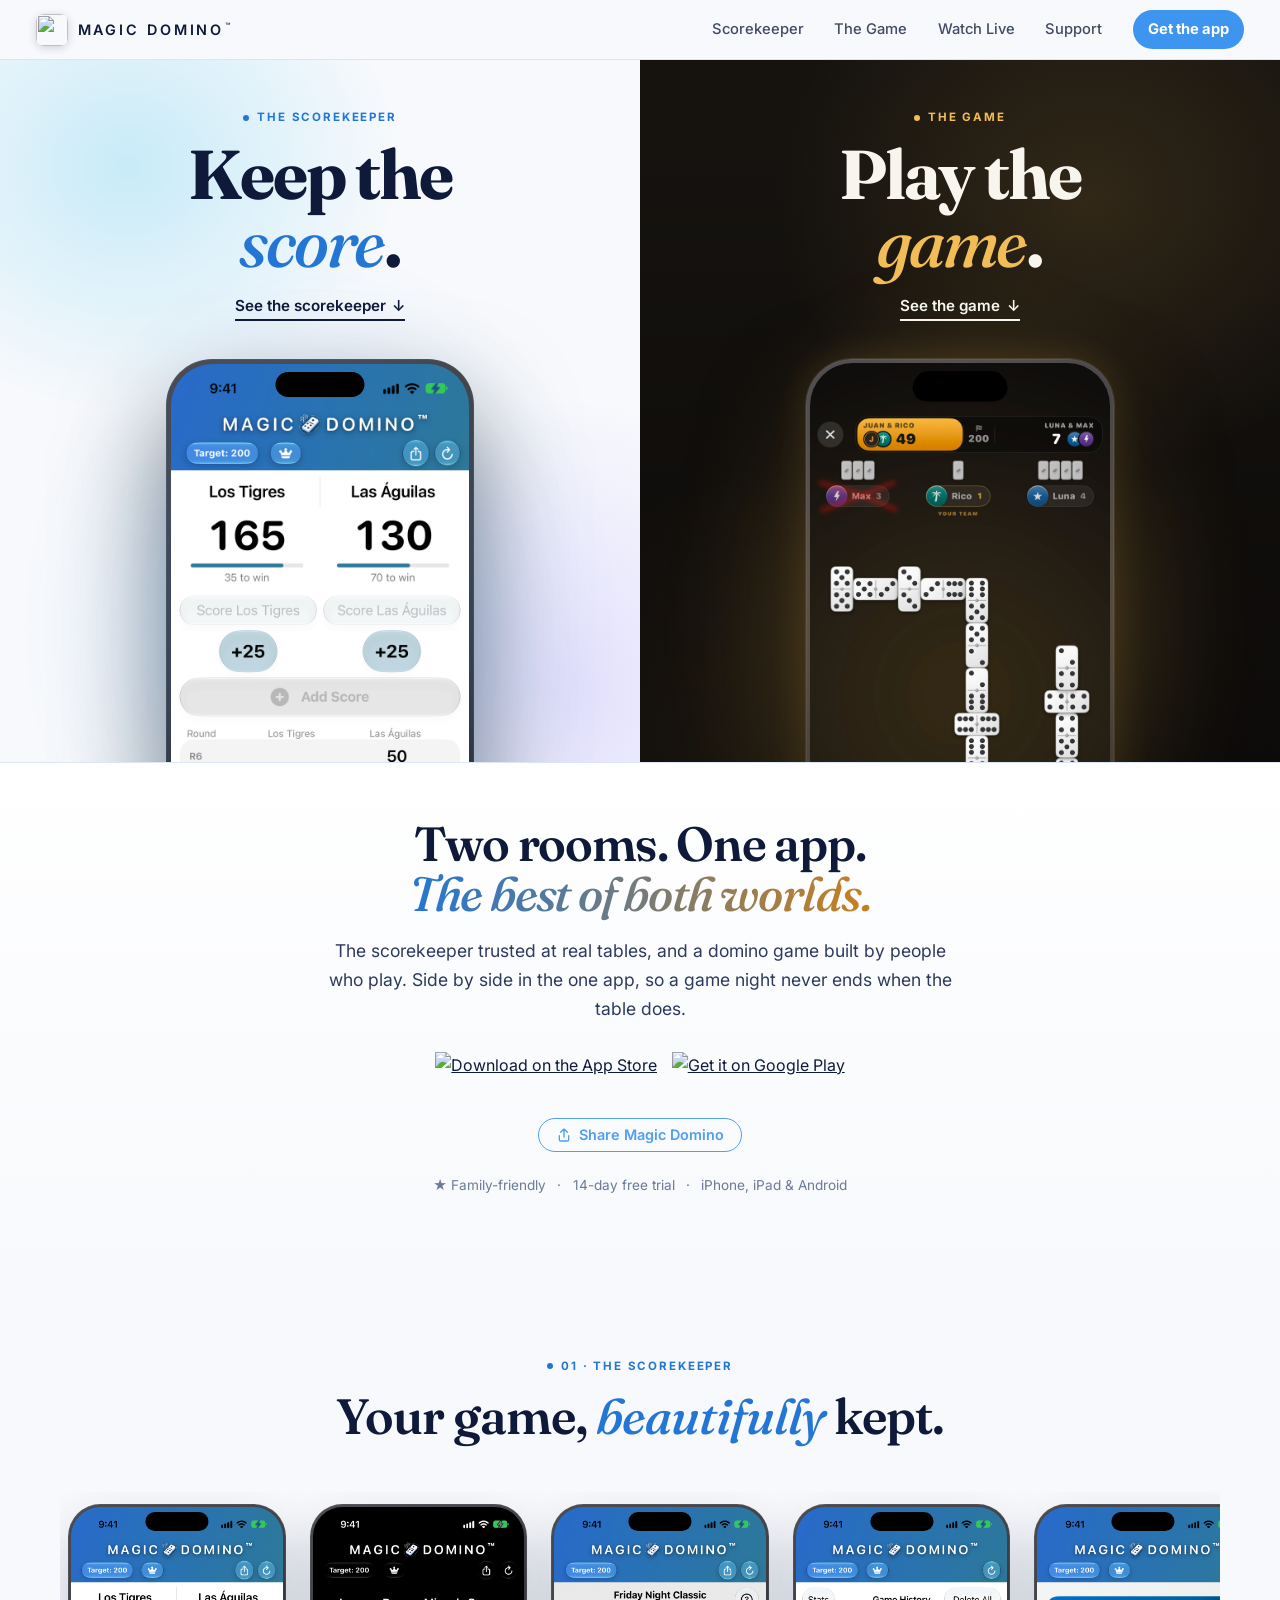
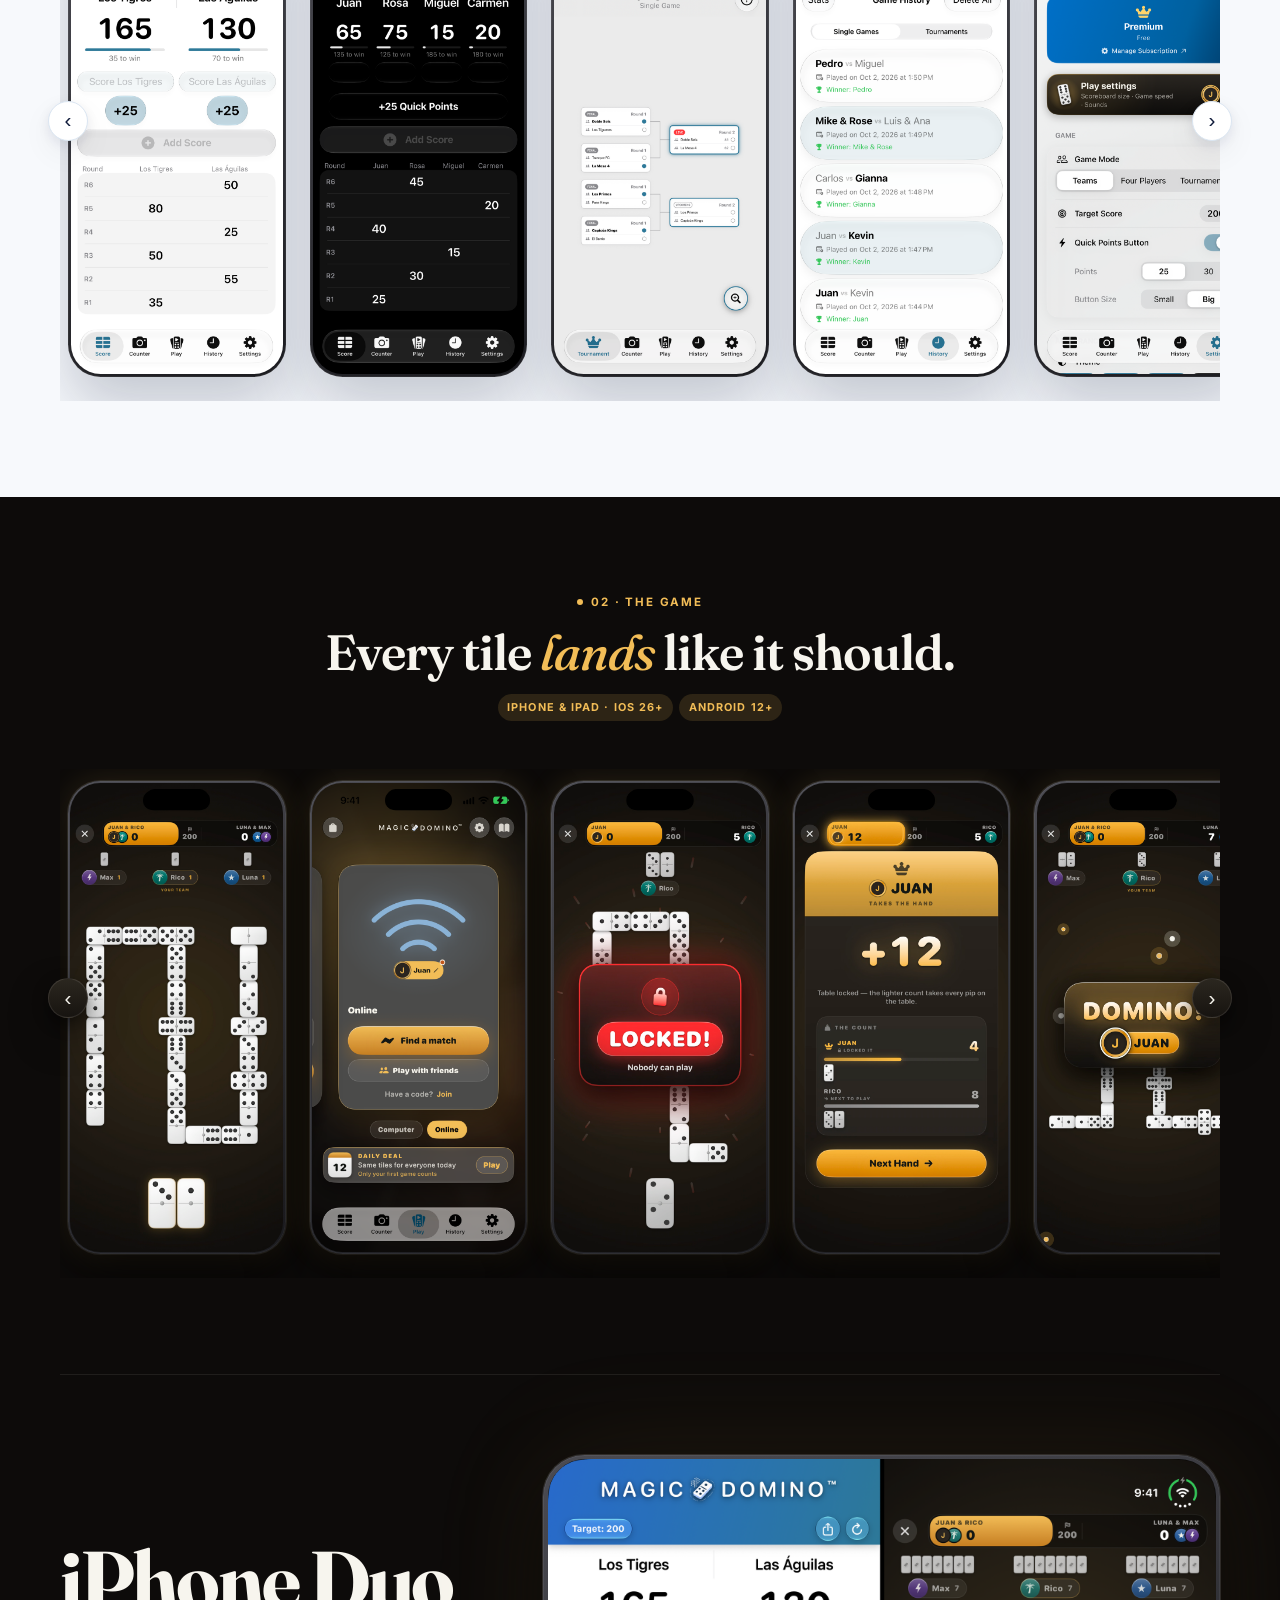
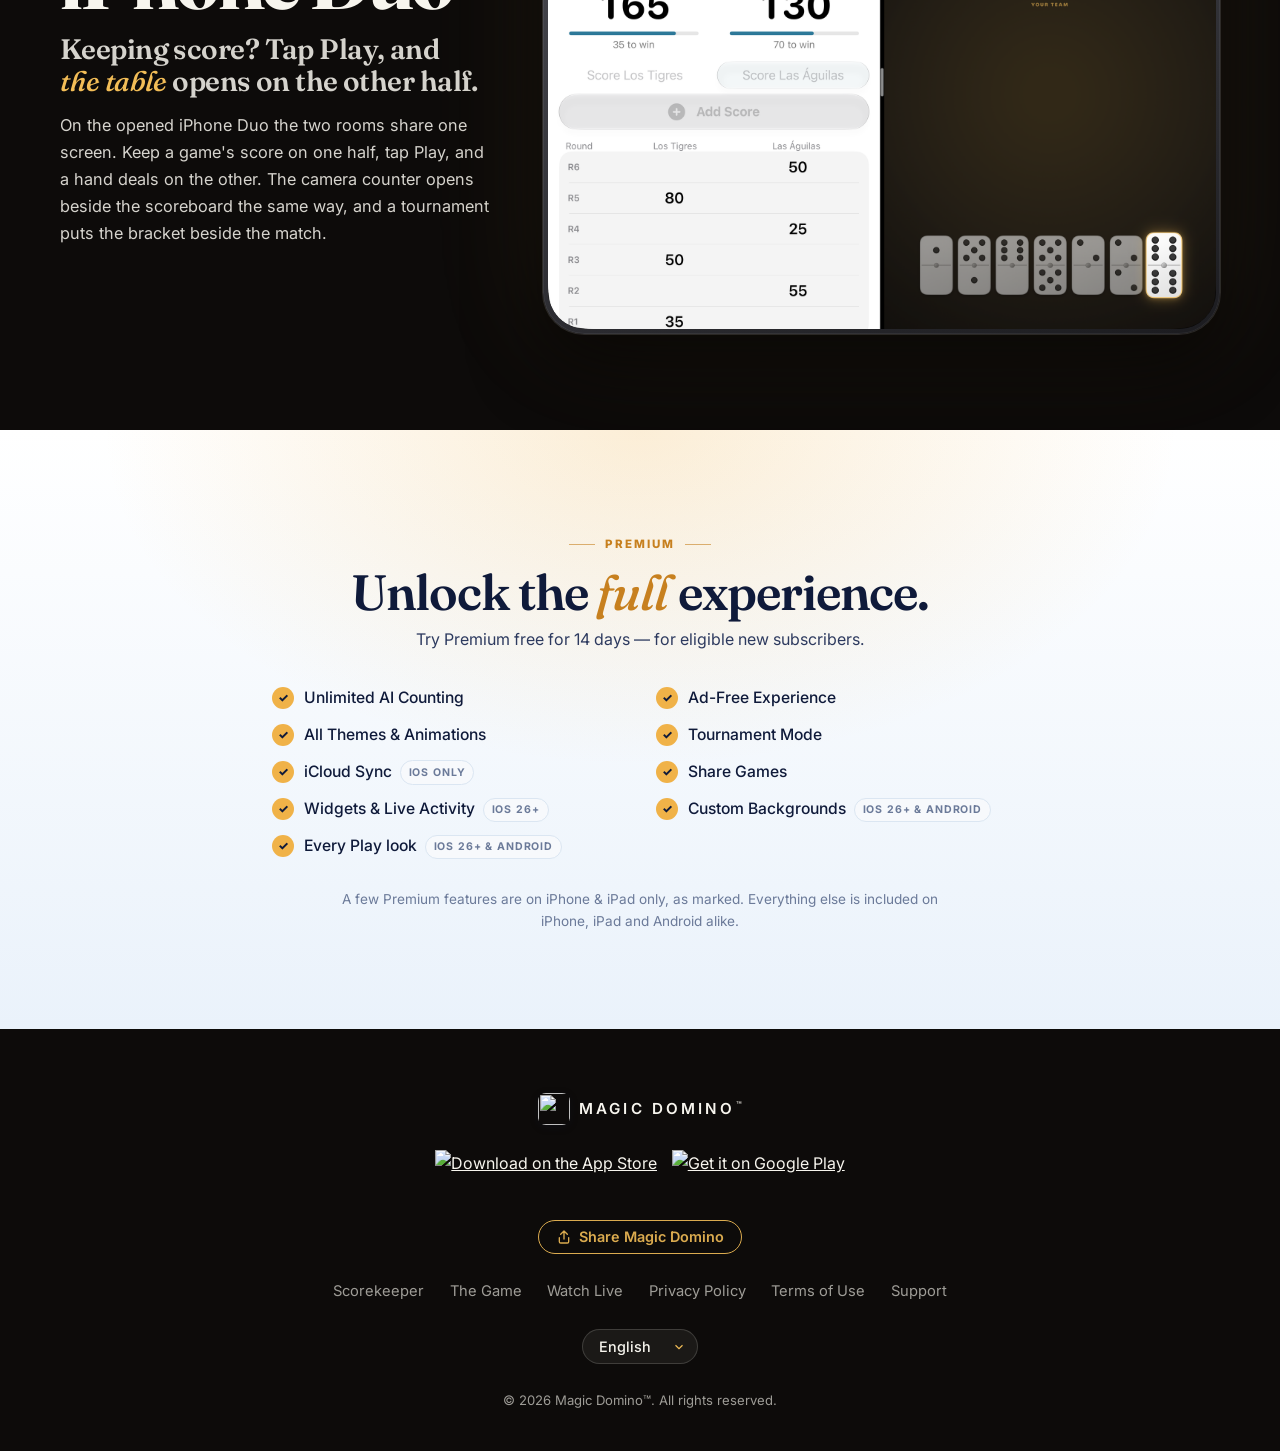
==== index.html @ 3a4e2a03 "Bump site-stats.js?v= on every page (the Oct 5 change never reached cached browsers) Co-Authored-By:" ====
<!DOCTYPE html>
<html lang="en">
<head>
    <meta charset="UTF-8">
    <meta name="viewport" content="width=device-width, initial-scale=1.0">
    <title>Magic Domino™ — The dominoes scorekeeper and the dominoes game, in one app</title>
    <link rel="canonical" href="https://magicdomino.com/">
    <meta name="description" content="Magic Domino is two rooms in one app: the scorekeeper that counts your dominoes with the camera, runs tournaments and shares scores live — and a real domino game with ten regional tables, computers that play like people, and friends nearby or anywhere.">
    <link rel="icon" type="image/png" href="app-icon.png">
    <link rel="apple-touch-icon" href="app-icon.png">

    <!-- Open Graph / Twitter -->
    <meta property="og:type" content="website">
    <meta property="og:site_name" content="Magic Domino™">
    <meta property="og:title" content="Magic Domino™ — Keep the score. Play the game.">
    <meta property="og:description" content="The dominoes scorekeeper trusted at real tables, and a real domino game with the rules you grew up with. Two rooms, one app.">
    <meta property="og:url" content="https://magicdomino.com/">
    <meta property="og:image" content="https://magicdomino.com/social-card.png?v=20261012e">
    <meta property="og:image:width" content="1024">
    <meta property="og:image:height" content="500">
    <meta name="twitter:card" content="summary_large_image">
    <meta name="twitter:title" content="Magic Domino™ — Keep the score. Play the game.">
    <meta name="twitter:description" content="The dominoes scorekeeper trusted at real tables, and a real domino game with the rules you grew up with. Two rooms, one app.">
    <meta name="twitter:image" content="https://magicdomino.com/social-card.png?v=20261012e">

    <link rel="preconnect" href="https://fonts.googleapis.com">
    <link rel="preconnect" href="https://fonts.gstatic.com" crossorigin>
    <link href="https://fonts.googleapis.com/css2?family=Fraunces:ital,opsz,wght@0,9..144,400;0,9..144,500;0,9..144,600;0,9..144,700;0,9..144,800;1,9..144,500&family=Inter:wght@400;500;600;700&display=swap" rel="stylesheet">
    <link rel="stylesheet" href="site.css?v=20261023s">
    <script src="/i18n.js?v=20261026d"></script>
    <script src="/site-stats.js?v=20261028" defer></script>
</head>
<body>

    <nav class="navbar" id="navbar">
        <a href="index.html" class="navbar-brand">
            <img src="app-icon.png?v=20261012e" alt="" class="brand-icon"><span>Magic Domino<span class="brand-tm">™</span></span>
        </a>
        <button class="mobile-menu-toggle" onclick="toggleMenu()" aria-label="Menu" data-i18n-attr="aria-label:a11y.menu">☰</button>
        <div class="navbar-links" id="navbarLinks">
            <a href="#score" data-i18n="nav.score">Scorekeeper</a>
            <a href="#play" data-i18n="nav.play">The Game</a>
            <a href="/tv/" data-i18n="nav.watch">Watch Live</a>
            <a href="support.html" data-i18n="nav.support">Support</a>
            <a href="#download" class="nav-cta" data-i18n="nav.get">Get the app</a>
        </div>
    </nav>

    <!-- ============================================================================
         HERO — two rooms, one app. The page is literally split: the scorekeeper in
         its light world on the left, the game in Play's felt-and-brass on the right,
         a straight phone centred under each headline, the same stack at every width.
         (The icon on the seam and the CSS illustrations are gone, 2026-09-30.)
         ============================================================================ -->
    <header class="hero">
        <div class="hero-split">
            <div class="pane pane-score" id="top">
                <div class="pane-inner">
                    <span class="eyebrow"><span class="dot"></span> <span data-i18n="hero.scoreEyebrow">The scorekeeper</span></span>
                    <h2 class="pane-title" data-i18n-html="hero.scoreTitle">Keep the <em>score</em>.</h2>
                    <p class="pane-desc" data-i18n="hero.scoreDesc">Point your camera, the AI counts the pips, and the table gets back to the game. Brackets, live sharing, a board on any TV.</p>
                    <a class="pane-link" href="#score"><span data-i18n="hero.scoreLink">See the scorekeeper</span> <span aria-hidden="true">↓</span></a>
                </div>
                <!-- A real phone, showing the real scoreboard, rising out of the pane. -->
                <figure class="mock mock-score" aria-hidden="true"><img data-shot="hero-score.png" src="hero-score.png?v=20261013a" alt="" width="736" height="1600"></figure>
            </div>

            <div class="pane pane-play world-play">
                <div class="pane-inner">
                    <span class="eyebrow"><span class="dot"></span> <span data-i18n="hero.playEyebrow">The game</span></span>
                    <h2 class="pane-title" data-i18n-html="hero.playTitle">Play the <em>game</em>.</h2>
                    <p class="pane-desc" data-i18n="hero.playDesc">A real domino table with the rules you grew up with: ten regional games, computers that play like people, and friends nearby or anywhere.</p>
                    <a class="pane-link" href="#play"><span data-i18n="hero.playLink">See the game</span> <span aria-hidden="true">↓</span></a>
                </div>
                <!-- A real phone, showing the table mid-hand. -->
                <figure class="mock mock-play" aria-hidden="true"><img data-shot="hero-play.png" src="hero-play.png?v=20261012e" alt="" width="736" height="1600"></figure>
            </div>

        </div>

        <div class="hero-one" id="download">
            <h1 data-i18n-html="one.title">Two rooms. One app. <em>The best of both worlds.</em></h1>
            <p class="lead" data-i18n="one.lead">The scorekeeper trusted at real tables, and a domino game built by people who play. Side by side in the one app, so a game night never ends when the table does.</p>
            <div class="store-row">
                <a href="https://apps.apple.com/us/app/magic-domino-ai-scorekeeper/id6747228055" class="store-badge" aria-label="Download on the App Store">
                    <img data-badge="apple" src="badge_app_store_en.svg" alt="Download on the App Store">
                </a>
                <a href="https://play.google.com/store/apps/details?id=com.magicdomino.android" class="store-badge" aria-label="Get it on Google Play">
                    <img data-badge="google" src="badge_google_play_en.svg" alt="Get it on Google Play">
                </a>
            </div>
            <button type="button" class="share-app" data-share-app><svg viewBox="0 0 24 24" aria-hidden="true"><path d="M12 3v12M7 8l5-5 5 5M5 13v6a2 2 0 0 0 2 2h10a2 2 0 0 0 2-2v-6" fill="none" stroke="currentColor" stroke-width="2" stroke-linecap="round" stroke-linejoin="round"/></svg><span data-i18n="share.btn">Share Magic Domino</span></button>
            <div class="hero-meta">
                <span data-i18n="hero.meta1">★ Family-friendly</span>
                <span class="sep" aria-hidden="true">·</span>
                <span data-i18n="hero.meta2">14-day free trial</span>
                <span class="sep" aria-hidden="true">·</span>
                <span data-i18n="hero.meta3">iPhone, iPad &amp; Android</span>
            </div>
        </div>
    </header>

    <!-- ============================================================================
         ROOM 01 — THE SCOREKEEPER (light world). Since 2026-09-30 the rooms are
         SCREENSHOTS, not explanations: a headline and the phones (the row of feature
         chips went 2026-10-01 — the premium section below already names them). The six feature cards are gone (Juan: "clean up
         useless things … we should only keep the screenshots sections, the Duo's
         section, and the paywall section").
         ============================================================================ -->
    <section class="world-score room" id="score">
        <div class="wrap">
            <div class="section-head">
                <span class="eyebrow"><span class="dot"></span> <span data-i18n="score.eyebrow">01 · The scorekeeper</span></span>
                <h2 class="section-title" data-i18n-html="shots.title">Your game, <em>beautifully</em> kept.</h2>
            </div>
            <!-- Raw simulator screenshots (736 × 1600) in the hero's graphite frame. See SCREENSHOTS.md. -->
            <div class="strip-wrap">
                <button class="scroll-arrow scroll-arrow-left" aria-label="Previous screenshots" data-i18n-attr="aria-label:a11y.prevShots" onclick="scrollStrip('scoreStrip', -1)">‹</button>
                <div class="strip" id="scoreStrip">
                    <!-- The Counter leads the strip (Juan, 2026-10-01: "first in the order … so the
                         counter can get more spotlight"). Until shot-1.png exists the WHOLE frame
                         removes itself (shotAbsent) — no empty phone on the live site; drop the PNG
                         in and it shows here, first, with no markup change. -->
                    <figure class="shot"><div class="shot-frame">
                        <img src="shot-1.png?v=20261012e" alt="AI score counting with the camera" data-i18n-attr="alt:alt.shot1" data-missing onload="shotLoaded(this)" onerror="shotAbsent(this)" loading="eager">
                        <div class="ph" aria-hidden="true"><div class="ph-title" data-i18n="alt.shot1">AI score counting with the camera</div></div>
                    </div></figure>
                    <figure class="shot"><div class="shot-frame">
                        <img data-shot="shot-2.png" src="shot-2.png?v=20261013a" alt="Scoreboard view" data-i18n-attr="alt:alt.shot2" data-missing onload="shotLoaded(this)" onerror="shotFailed(this)" loading="lazy">
                        <div class="ph" aria-hidden="true"><div class="ph-title" data-i18n="alt.shot2">Scoreboard view</div></div>
                    </div></figure>
                    <figure class="shot"><div class="shot-frame">
                        <img data-shot="shot-6.png" src="shot-6.png?v=20261013b" alt="Four players in OLED mode" data-i18n-attr="alt:alt.shot6" data-missing onload="shotLoaded(this)" onerror="shotFailed(this)" loading="lazy">
                        <div class="ph" aria-hidden="true"><div class="ph-title" data-i18n="alt.shot6">Four players in OLED mode</div></div>
                    </div></figure>
                    <figure class="shot"><div class="shot-frame">
                        <img data-shot="shot-3.png" src="shot-3.png?v=20261012e" alt="Tournament bracket" data-i18n-attr="alt:alt.shot3" data-missing onload="shotLoaded(this)" onerror="shotFailed(this)" loading="lazy">
                        <div class="ph" aria-hidden="true"><div class="ph-title" data-i18n="alt.shot3">Tournament bracket</div></div>
                    </div></figure>
                    <figure class="shot"><div class="shot-frame">
                        <img data-shot="shot-4.png" src="shot-4.png?v=20261012e" alt="Game history" data-i18n-attr="alt:alt.shot4" data-missing onload="shotLoaded(this)" onerror="shotFailed(this)" loading="lazy">
                        <div class="ph" aria-hidden="true"><div class="ph-title" data-i18n="alt.shot4">Game history</div></div>
                    </div></figure>
                    <figure class="shot"><div class="shot-frame">
                        <img data-shot="shot-5.png" src="shot-5.png?v=20261012e" alt="Settings" data-i18n-attr="alt:alt.shot5" data-missing onload="shotLoaded(this)" onerror="shotFailed(this)" loading="lazy">
                        <div class="ph" aria-hidden="true"><div class="ph-title" data-i18n="alt.shot5">Settings</div></div>
                    </div></figure>
                </div>
                <button class="scroll-arrow scroll-arrow-right" aria-label="More screenshots" data-i18n-attr="aria-label:a11y.nextShots" onclick="scrollStrip('scoreStrip', 1)">›</button>
            </div>
        </div>
    </section>

    <!-- ============================================================================
         ROOM 02 — THE GAME (Play's own world: felt, brass, ivory). Same shape: a
         headline and the phones (the ten tables' chips went 2026-10-01 — the
         picker screenshot shows them).
         ============================================================================ -->
    <section class="world-play room" id="play" data-felt>
        <div class="wrap">
            <div class="section-head">
                <span class="eyebrow"><span class="dot"></span> <span data-i18n="play.eyebrow">02 · The game</span></span>
                <h2 class="section-title" data-i18n-html="pshots.title">Every tile <em>lands</em> like it should.</h2>
                <div class="tags"><span class="tag" data-i18n="p6.tag">iPhone &amp; iPad · iOS 26+</span><span class="tag" data-i18n="play.android">Android 12+</span></div>
            </div>
            <div class="strip-wrap">
                <button class="scroll-arrow scroll-arrow-left" aria-label="Previous screenshots" data-i18n-attr="aria-label:a11y.prevShots" onclick="scrollStrip('playStrip', -1)">‹</button>
                <div class="strip" id="playStrip">
                    <figure class="shot"><div class="shot-frame">
                        <img data-shot="play-shot-1.png" src="play-shot-1.png?v=20261012e" alt="The table" data-i18n-attr="alt:pshots.s1" data-missing onload="shotLoaded(this)" onerror="shotFailed(this)" loading="lazy">
                        <div class="ph" aria-hidden="true"><div class="ph-title" data-i18n="pshots.s1">The table</div></div>
                    </div></figure>
                    <figure class="shot"><div class="shot-frame">
                        <img data-shot="play-shot-7.png" src="play-shot-7.png?v=20261012e" alt="Find a match" data-i18n-attr="alt:pshots.s7" data-missing onload="shotLoaded(this)" onerror="shotFailed(this)" loading="lazy">
                        <div class="ph" aria-hidden="true"><div class="ph-title" data-i18n="pshots.s7">Find a match</div></div>
                    </div></figure>
                    <figure class="shot"><div class="shot-frame">
                        <img data-shot="play-shot-10.png" src="play-shot-10.png?v=20261012e" alt="Locked!" data-i18n-attr="alt:pshots.s10" data-missing onload="shotLoaded(this)" onerror="shotFailed(this)" loading="lazy">
                        <div class="ph" aria-hidden="true"><div class="ph-title" data-i18n="pshots.s10">Locked!</div></div>
                    </div></figure>
                    <figure class="shot"><div class="shot-frame">
                        <img data-shot="play-shot-6.png" src="play-shot-6.png?v=20261013b" alt="The hand is over" data-i18n-attr="alt:pshots.s6" data-missing onload="shotLoaded(this)" onerror="shotFailed(this)" loading="lazy">
                        <div class="ph" aria-hidden="true"><div class="ph-title" data-i18n="pshots.s6">The hand is over</div></div>
                    </div></figure>
                    <figure class="shot"><div class="shot-frame">
                        <img data-shot="play-shot-11.png" src="play-shot-11.png?v=20261012e" alt="Dominó!" data-i18n-attr="alt:pshots.s11" data-missing onload="shotLoaded(this)" onerror="shotFailed(this)" loading="lazy">
                        <div class="ph" aria-hidden="true"><div class="ph-title" data-i18n="pshots.s11">Dominó!</div></div>
                    </div></figure>
                    <figure class="shot"><div class="shot-frame">
                        <img data-shot="play-shot-2.png" src="play-shot-2.png?v=20261013a" alt="The front door" data-i18n-attr="alt:pshots.s5" data-missing onload="shotLoaded(this)" onerror="shotFailed(this)" loading="lazy">
                        <div class="ph" aria-hidden="true"><div class="ph-title" data-i18n="pshots.s5">The front door</div></div>
                    </div></figure>
                    <figure class="shot"><div class="shot-frame">
                        <img data-shot="play-shot-3.png" src="play-shot-3.png?v=20261012e" alt="Pick your game" data-i18n-attr="alt:pshots.s2" data-missing onload="shotLoaded(this)" onerror="shotFailed(this)" loading="lazy">
                        <div class="ph" aria-hidden="true"><div class="ph-title" data-i18n="pshots.s2">Pick your game</div></div>
                    </div></figure>
                    <figure class="shot"><div class="shot-frame">
                        <img data-shot="play-shot-9.png" src="play-shot-9.png?v=20261012e" alt="How to play" data-i18n-attr="alt:pshots.s9" data-missing onload="shotLoaded(this)" onerror="shotFailed(this)" loading="lazy">
                        <div class="ph" aria-hidden="true"><div class="ph-title" data-i18n="pshots.s9">How to play</div></div>
                    </div></figure>
                </div>
                <button class="scroll-arrow scroll-arrow-right" aria-label="More screenshots" data-i18n-attr="aria-label:a11y.nextShots" onclick="scrollStrip('playStrip', 1)">›</button>
            </div>
        </div>
    </section>


    <!-- ============================================================================
         THE DUO — both rooms on one open screen. The one screenshot that shows the
         whole idea at once: the scoreboard on the left half, a live hand on the right.
         ============================================================================ -->
    <section class="duo world-play" data-felt>
        <div class="wrap">
            <div class="duo-grid">
                <div class="duo-copy">
                    <!-- The device is the protagonist here (Juan, 2026-09-30: "the iPhone Duo
                         wording should be outstanding more … the focus should be straight
                         forward to duo users"): its name is the headline, the sentence the subline. -->
                    <h2 class="duo-name" data-i18n="duo.eyebrow">iPhone Duo</h2>
                    <p class="duo-title" data-i18n-html="duo.title">Keeping score? Tap Play, and <em>the table</em> opens on the other half.</p>
                    <p class="lead" data-i18n="duo.desc">On the opened iPhone Duo the two rooms share one screen. Keep a game's score on one half, tap Play, and a hand deals on the other. The camera counter opens beside the scoreboard the same way, and a tournament puts the bracket beside the match.</p>
                </div>
                <figure class="duo-frame">
                    <img data-shot="duo-split.png" src="duo-split.png?v=20261013a" alt="Magic Domino on an opened iPhone Duo: the scoreboard on the left half, a domino hand in play on the right" width="1800" height="1266" loading="lazy">
                </figure>
            </div>
        </div>
    </section>

    <!-- ============================================================================
         PREMIUM
         ============================================================================ -->
    <section class="premium">
        <div class="wrap">
            <p class="premium-badge" data-i18n="prem.eyebrow">Premium</p>
            <h2 class="section-title" data-i18n-html="prem.title">Unlock the <em>full</em> experience.</h2>
            <p class="premium-sub" data-i18n="prem.sub">Try Premium free for 14 days — for eligible new subscribers.</p>
            <div class="premium-features">
                <div class="premium-feature"><span class="check">✓</span> <span class="lbl"><span data-i18n="prem.f1">Unlimited AI Counting</span></span></div>
                <div class="premium-feature"><span class="check">✓</span> <span class="lbl"><span data-i18n="prem.f2">Ad-Free Experience</span></span></div>
                <div class="premium-feature"><span class="check">✓</span> <span class="lbl"><span data-i18n="prem.f3">All Themes &amp; Animations</span></span></div>
                <div class="premium-feature"><span class="check">✓</span> <span class="lbl"><span data-i18n="f2.title">Tournament Mode</span></span></div>
                <div class="premium-feature"><span class="check">✓</span> <span class="lbl"><span data-i18n="f4.title">iCloud Sync</span> <span class="plat" data-i18n="tag.iosOnly">iOS only</span></span></div>
                <div class="premium-feature"><span class="check">✓</span> <span class="lbl"><span data-i18n="prem.f6">Share Games</span></span></div>
                <div class="premium-feature"><span class="check">✓</span> <span class="lbl"><span data-i18n="prem.f7">Widgets &amp; Live Activity</span> <span class="plat" data-i18n="tag.ios26">iOS 26+</span></span></div>
                <div class="premium-feature"><span class="check">✓</span> <span class="lbl"><span data-i18n="prem.f8">Custom Backgrounds</span> <span class="plat" data-i18n="tag.ios26and">iOS 26+ &amp; Android</span></span></div>
                <div class="premium-feature"><span class="check">✓</span> <span class="lbl"><span data-i18n="prem.f9">Every Play look</span> <span class="plat" data-i18n="tag.ios26and">iOS 26+ &amp; Android</span></span></div>
            </div>
            <p class="premium-note" data-i18n="prem.note">A few Premium features are on iPhone &amp; iPad only, as marked. Everything else is included on iPhone, iPad and Android alike.</p>
        </div>
    </section>

    <footer>
        <a href="#top" class="footer-brand">
            <img src="app-icon.png?v=20261012e" alt="" class="brand-icon"><span>Magic Domino<span class="brand-tm">™</span></span>
        </a>
        <div class="store-row footer-store">
            <a href="https://apps.apple.com/us/app/magic-domino-ai-scorekeeper/id6747228055" class="store-badge" aria-label="Download on the App Store">
                <img data-badge="apple" src="badge_app_store_en.svg" alt="Download on the App Store">
            </a>
            <a href="https://play.google.com/store/apps/details?id=com.magicdomino.android" class="store-badge" aria-label="Get it on Google Play">
                <img data-badge="google" src="badge_google_play_en.svg" alt="Get it on Google Play">
            </a>
        </div>
        <button type="button" class="share-app" data-share-app><svg viewBox="0 0 24 24" aria-hidden="true"><path d="M12 3v12M7 8l5-5 5 5M5 13v6a2 2 0 0 0 2 2h10a2 2 0 0 0 2-2v-6" fill="none" stroke="currentColor" stroke-width="2" stroke-linecap="round" stroke-linejoin="round"/></svg><span data-i18n="share.btn">Share Magic Domino</span></button>
        <div class="footer-links">
            <a href="#score" data-i18n="nav.score">Scorekeeper</a>
            <a href="#play" data-i18n="nav.play">The Game</a>
            <a href="/tv/" data-i18n="nav.watch">Watch Live</a>
            <a href="privacy.html" data-i18n="footer.privacy">Privacy Policy</a>
            <a href="terms.html" data-i18n="footer.terms">Terms of Use</a>
            <a href="support.html" data-i18n="nav.support">Support</a>
        </div>
        <select class="lang-switch" aria-label="Language" data-i18n-attr="aria-label:a11y.language" hidden></select>
        <p class="copyright" data-i18n="footer.rights">© 2026 Magic Domino™. All rights reserved.</p>
    </footer>

    <a id="backToTournament" href="#" rel="noopener">
        <span class="btt-arrow" aria-hidden="true">&#8592;</span>
        <span class="btt-label" data-i18n="btt.label">Back to tournament</span>
        <span class="btt-code" id="bttCode"></span>
    </a>

    <script>
        // A screenshot that loads hides its drawn placeholder; one that is missing
        // removes itself (onerror) and the placeholder stays. No broken-image icons,
        // no empty frames, whichever PNGs have landed.
        function shotLoaded(img) {
            img.removeAttribute('data-missing');
            var ph = img.parentNode.querySelector('.ph');
            if (ph) ph.hidden = true;
        }
        // ONE label per frame for a screen reader, in every state: the image's alt
        // while it is loading or loaded; the placeholder's title (aria-hidden until
        // now) only once the image has failed and gone. Before 2026-10-01 both were
        // read, every frame, because .ph's own display beat the [hidden] attribute.
        // A shot that is not in the repo YET (the Counter's, which needs a real camera):
        // its frame leaves the strip altogether rather than showing a blank phone.
        function shotAbsent(img) {
            var figure = img.closest('figure');
            if (figure) figure.remove(); else img.remove();
        }
        function shotFailed(img) {
            var ph = img.parentNode.querySelector('.ph');
            if (ph) ph.removeAttribute('aria-hidden');
            img.remove();
        }

        function toggleMenu() {
            document.getElementById('navbarLinks').classList.toggle('active');
        }
        // Close the phone menu when a link in it is tapped.
        document.getElementById('navbarLinks').addEventListener('click', function (e) {
            if (e.target.tagName === 'A') this.classList.remove('active');
        });

        function scrollStrip(id, dir) {
            var row = document.getElementById(id);
            if (row) row.scrollBy({ left: dir * 500, behavior: 'smooth' });
        }

        // The bar turns dark while the felt section is under it.
        (function () {
            var bar = document.getElementById('navbar');
            var felt = document.querySelector('[data-felt]');
            if (!bar || !felt || !('IntersectionObserver' in window)) return;
            var io = new IntersectionObserver(function (entries) {
                bar.classList.toggle('on-felt', entries[0].isIntersecting);
            }, { rootMargin: '-60px 0px -100% 0px', threshold: 0 });
            io.observe(felt);
        })();

        // ── Back to tournament ─────────────────────────────────────────────────
        // The board's logo links here as /?from=CODE. If that code is present and
        // well-formed, offer a one-tap way back to that exact board.
        //
        // ⚠️ VALIDATED BEFORE IT IS USED ANYWHERE. This value comes from a URL, so it
        //    is treated as hostile: uppercased, stripped to A-Z0-9, length-checked to
        //    the same 4–12 the code field accepts. Written with textContent and only
        //    ever interpolated into a path we build ourselves, never into markup.
        //
        // ⚠️ THE PARAM IS STRIPPED ONCE READ, so the homepage URL never carries a
        //    stale room code into bookmarks or shares. replaceState leaves no history
        //    entry, so the browser's Back button still returns to the board.
        (function () {
            var pill = document.getElementById('backToTournament');
            if (!pill) return;
            var raw;
            try { raw = new URLSearchParams(window.location.search).get('from'); } catch (e) { return; }
            if (!raw) return;
            var code = String(raw).toUpperCase().replace(/[^A-Z0-9]/g, '');
            if (code.length < 4 || code.length > 12) return;
            document.getElementById('bttCode').textContent = code;
            pill.href = '/tv/' + code;
            pill.setAttribute('aria-label', 'Back to tournament ' + code);
            pill.classList.add('show');
            try {
                var url = new URL(window.location.href);
                url.searchParams.delete('from');
                window.history.replaceState({}, '', url.pathname + url.search + url.hash);
            } catch (e) {}
        })();
    </script>
    <script>
        // 🔗 "Share Magic Domino" — shares magicdomino.com/get (get.html: our own preview card,
        // then the right store). The phone's share sheet where there is one, else the link
        // is copied and the button says so for two seconds.
        (function () {
            var URL_ = 'https://magicdomino.com/get';
            function t(k, fb) { try { var m = window.MDI18N; return (m && m.t(k, m.pick())) || fb; } catch (e) { return fb; } }
            document.querySelectorAll('[data-share-app]').forEach(function (b) {
                b.addEventListener('click', function () {
                    var text = t('share.text', 'Play dominoes and keep score with Magic Domino');
                    if (navigator.share) {
                        navigator.share({ title: 'Magic Domino™', text: text, url: URL_ }).catch(function () {});
                        return;
                    }
                    var label = b.querySelector('span');
                    var done = function () {
                        var was = label.textContent;
                        label.textContent = t('share.copied', 'Link copied');
                        setTimeout(function () { label.textContent = was; }, 2000);
                    };
                    if (navigator.clipboard) navigator.clipboard.writeText(URL_).then(done, function () { prompt('', URL_); });
                    else prompt('', URL_);
                });
            });
        })();
    </script>
</body>
</html>
---- site.css ----
/* ==================================================================================
   MAGIC DOMINO — magicdomino.com
   One stylesheet for every page. Two worlds, one app:

     .world-score  — the scorekeeper. Cream, ink, the brand blue. Light.
     .world-play   — the game. Felt, brass, ivory. Dark. These are Play's OWN
                     colours (PlayPalette in the app), so the site's "game" half
                     looks like the thing you download.

   Tokens are set on :root for the light world and re-set inside .world-play, so
   the same components (cards, chips, eyebrows, section titles) render correctly
   in either world without a second set of class names.

   ⚠️ NO BUILD STEP. GitHub Pages serves these files as they are. Keep it plain CSS.
   ================================================================================== */

:root {
    --ink: #0f1a3a;
    --ink-soft: #2d3a5f;
    --cream: #f7f9fc;
    --cream-warm: #eaf2fb;
    --paper: #ffffff;
    --accent: #3d95ef;
    --accent-deep: #2476d4;
    --gold: #f0b248;
    --violet: #7c5cff;
    --sky: #6fd0f1;
    --border: #dbe6f2;
    --muted: #6b7a99;

    /* The fixed bar's height, ONE number the bar and the hero both use: the bar IS
       this tall (height, not padding — its tallest child used to decide, and the
       "Get the app" pill is taller than the 32px icon), and the hero's top padding
       is the same value, so the bar's 1px line and the panes meet at the same pixel
       in every browser. Juan, 2026-09-30, on a strip of page showing between the
       line and the dark pane: "get rid of that, it bothers me". Verified by a pixel
       scan at 402, 1024 and 1440 wide. */
    --nav-h: 60px;

    /* The game's palette (PlayPalette): felt, brass, ivory. */
    --felt: #0d0b0a;
    --felt-mid: #1b1814;
    --felt-surface-top: #2b271f;
    --felt-surface-bottom: #171410;
    --brass: #f2bd57;
    --brass-deep: #c7801f;
    --ivory: #f7f5ee;
    --ivory-dim: rgba(247, 245, 238, 0.62);
    --ivory-faint: rgba(247, 245, 238, 0.14);

    /* World-scoped tokens. Defaults = the light world. */
    --bg: var(--cream);
    --fg: var(--ink);
    --fg-soft: var(--ink-soft);
    --fg-muted: var(--muted);
    --card: var(--paper);
    --card-border: var(--border);
    --hi: var(--accent);
    --hi-deep: var(--accent-deep);
    --hi-soft: rgba(61, 149, 239, 0.12);

    --shadow-sm: 0 1px 2px rgba(15, 26, 58, 0.06), 0 2px 8px rgba(15, 26, 58, 0.04);
    --shadow-md: 0 4px 12px rgba(15, 26, 58, 0.08), 0 12px 32px rgba(15, 26, 58, 0.06);
    --shadow-lg: 0 12px 24px rgba(15, 26, 58, 0.10), 0 24px 64px rgba(15, 26, 58, 0.08);

    --display: 'Fraunces', Georgia, 'Times New Roman', serif;
    --text: 'Inter', -apple-system, BlinkMacSystemFont, 'Segoe UI', sans-serif;
    --radius: 20px;
    --max: 1160px;
}

.world-play {
    --bg: var(--felt);
    --fg: var(--ivory);
    --fg-soft: rgba(247, 245, 238, 0.86);
    --fg-muted: var(--ivory-dim);
    --card: linear-gradient(180deg, var(--felt-surface-top), var(--felt-surface-bottom));
    --card-border: rgba(247, 245, 238, 0.10);
    --hi: var(--brass);
    --hi-deep: var(--brass-deep);
    --hi-soft: rgba(242, 189, 87, 0.14);
    --shadow-sm: 0 1px 2px rgba(0, 0, 0, 0.35), 0 2px 10px rgba(0, 0, 0, 0.30);
    --shadow-md: 0 6px 16px rgba(0, 0, 0, 0.45), 0 18px 40px rgba(0, 0, 0, 0.35);
    --shadow-lg: 0 16px 32px rgba(0, 0, 0, 0.55), 0 32px 80px rgba(0, 0, 0, 0.45);
    background: var(--bg);
    color: var(--fg);
}

/* ===== Base ===================================================================== */
* { margin: 0; padding: 0; box-sizing: border-box; }
html { scroll-behavior: smooth; -webkit-text-size-adjust: 100%; }
body {
    font-family: var(--text);
    background: var(--cream);
    color: var(--ink);
    line-height: 1.65;
    -webkit-font-smoothing: antialiased;
    overflow-x: hidden;
}
img { max-width: 100%; display: block; }
a { color: inherit; }
::selection { background: rgba(61, 149, 239, 0.25); }
.world-play ::selection { background: rgba(242, 189, 87, 0.35); }

.wrap { width: min(var(--max), calc(100% - 3rem)); margin: 0 auto; }
.sr-only { position: absolute; width: 1px; height: 1px; overflow: hidden; clip: rect(0 0 0 0); white-space: nowrap; }

/* ===== Navbar =================================================================== */
.navbar {
    position: fixed;
    top: 0; left: 0; right: 0;
    z-index: 1000;
    display: flex;
    justify-content: space-between;
    align-items: center;
    height: var(--nav-h); padding: 0 2.25rem; /* --nav-h: see :root — the hero starts at it */
    background: rgba(247, 249, 252, 0.82);
    -webkit-backdrop-filter: blur(18px);
    backdrop-filter: blur(18px);
    border-bottom: 1px solid var(--border);
    transition: background 0.35s ease, border-color 0.35s ease, color 0.35s ease;
}
/* Over the felt the bar goes dark so it reads as part of that world. Toggled by
   a tiny IntersectionObserver on the home page; other pages never set it. */
.navbar.on-felt {
    background: rgba(13, 11, 10, 0.78);
    border-bottom-color: rgba(247, 245, 238, 0.10);
    color: var(--ivory);
}
/* ✅ THE ONE LOCKUP (2026-09-30). The name is drawn the same way here as in the app's
   header and Play home: all caps, black weight, letter-spaced. Before this the bar
   used the display serif — a third rendering of a trademark that should have one.
   Semibold, chosen 2026-09-30 over black ("too thick") from ten rendered samples. */
.navbar-brand {
    display: flex; align-items: center; gap: 0.6rem;
    text-decoration: none; color: inherit;
    font-family: var(--text); font-weight: 600; font-size: 0.9rem; letter-spacing: 0.2em; text-transform: uppercase;
}
.brand-tm { font-size: 0.6em; font-weight: 600; letter-spacing: 0; vertical-align: super; margin-left: 0.15em; opacity: 0.8; }
.brand-icon {
    width: 32px; height: 32px; border-radius: 8px;
    box-shadow: 0 2px 8px rgba(15, 26, 58, 0.18);
    transition: transform 0.35s cubic-bezier(0.2, 0.8, 0.2, 1.2);
}
.navbar-brand:hover .brand-icon { transform: rotate(-8deg) scale(1.06); }
.navbar-links { display: flex; gap: 1.9rem; align-items: center; }
.navbar-links a {
    text-decoration: none; color: inherit; opacity: 0.78;
    font-weight: 500; font-size: 0.92rem; position: relative; padding: 0.2rem 0;
    transition: opacity 0.2s;
}
.navbar-links a::after {
    content: ""; position: absolute; left: 0; bottom: -2px; height: 2px; width: 0;
    background: currentColor; border-radius: 2px; transition: width 0.25s ease;
}
.navbar-links a:hover { opacity: 1; }
.navbar-links a:hover::after { width: 100%; }
.navbar-links a.nav-cta {
    opacity: 1; font-weight: 700; padding: 0.45rem 0.95rem; border-radius: 999px;
    background: var(--accent); color: #fff;
}
.navbar-links a.nav-cta::after { display: none; }
.navbar.on-felt .navbar-links a.nav-cta { background: var(--brass); color: var(--felt); }
.mobile-menu-toggle {
    display: none; background: none; border: 0; color: inherit; font-size: 1.5rem; cursor: pointer; line-height: 1; padding: 0.25rem 0.4rem;
}

/* ===== Buttons and badges ====================================================== */
.store-row { display: flex; gap: 0.9rem; justify-content: center; flex-wrap: wrap; }
.store-badge { display: inline-block; position: relative; transition: transform 0.2s, filter 0.2s; }
.store-badge img { display: block; height: 52px; width: auto; }
a.store-badge:hover { transform: translateY(-2px); filter: drop-shadow(0 8px 18px rgba(15, 26, 58, 0.22)); }
a.store-badge:focus-visible { outline: 2px solid var(--hi); outline-offset: 3px; border-radius: 12px; }

.btn {
    display: inline-flex; align-items: center; justify-content: center; gap: 0.5rem;
    padding: 0.85rem 1.4rem; border-radius: 999px; border: 0; cursor: pointer;
    font: 600 0.95rem/1 var(--text); text-decoration: none;
    transition: transform 0.18s ease, box-shadow 0.18s ease, background 0.18s ease;
}
.btn-primary { background: var(--hi); color: #fff; box-shadow: var(--shadow-sm); }
.world-play .btn-primary { color: var(--felt); }
.btn-primary:hover { transform: translateY(-1px); box-shadow: var(--shadow-md); }
.btn-quiet { background: var(--hi-soft); color: var(--fg); }
.btn-quiet:hover { background: var(--hi); color: #fff; }
.world-play .btn-quiet:hover { color: var(--felt); }

/* ===== Type ===================================================================== */
.eyebrow {
    display: inline-flex; align-items: center; gap: 0.5rem;
    font-size: 0.72rem; font-weight: 700; letter-spacing: 0.16em; text-transform: uppercase;
    color: var(--hi-deep);
}
.world-play .eyebrow { color: var(--brass); }
.eyebrow .dot { width: 6px; height: 6px; border-radius: 50%; background: currentColor; }
.section-title {
    font-family: var(--display); font-weight: 600; letter-spacing: -0.02em; line-height: 1.08;
    font-size: clamp(2rem, 4.2vw, 3.1rem); color: var(--fg); text-wrap: balance;
}
.section-title em { font-style: italic; font-weight: 500; color: var(--hi-deep); }
.world-play .section-title em { color: var(--brass); }
.lead { font-size: 1.1rem; color: var(--fg-soft); max-width: 46rem; text-wrap: pretty; }
.section-head { text-align: center; max-width: 52rem; margin: 0 auto 3rem; display: grid; gap: 0.9rem; justify-items: center; }
section { padding: 6rem 0; }

/* ===== HERO: the split ========================================================== */
.hero { padding: 0; position: relative; }
.hero-split {
    display: grid; grid-template-columns: 1fr 1fr;
    padding-top: var(--nav-h); /* flush under the fixed bar — its exact height, see :root */
    position: relative;
}
/* Desktop is the PHONE'S layout scaled up (Juan, 2026-09-30: "desktop needs work, to
   match the style of mobile browser view"): each half is a stack — eyebrow, headline,
   then a straight phone centred under it, rising out of the pane's bottom edge and
   cropped there. The earlier desktop (phones tilted toward the seam, a paragraph
   beside each, the app icon on the hinge) is gone. The pane's height is fixed so the
   crop is deliberate; the phone is in FLOW under the words, so no window size can
   lift it into them. */
.pane {
    position: relative; overflow: hidden;
    display: flex; flex-direction: column; justify-content: flex-start; align-items: center;
    height: clamp(560px, 78vh, 760px);
    padding: 3rem clamp(1.5rem, 5vw, 5rem) 0;
}
.pane-score {
    background:
        radial-gradient(60% 50% at 20% 15%, rgba(111, 208, 241, 0.35), transparent 70%),
        radial-gradient(50% 60% at 90% 90%, rgba(124, 92, 255, 0.16), transparent 70%),
        var(--cream);
    color: var(--ink);
}
.pane-play {
    background:
        radial-gradient(70% 55% at 70% 20%, rgba(242, 189, 87, 0.13), transparent 70%),
        radial-gradient(60% 60% at 20% 100%, rgba(242, 189, 87, 0.06), transparent 70%),
        linear-gradient(180deg, #16130f, var(--felt));
    color: var(--ivory);
}
.pane-inner { position: relative; z-index: 2; display: grid; gap: 0.9rem; max-width: 28rem; text-align: center; justify-items: center; }
.pane-title {
    font-family: var(--display); font-weight: 700; letter-spacing: -0.03em; line-height: 0.98;
    font-size: clamp(2.6rem, 5.4vw, 4.6rem); text-wrap: balance;
    /* Two lines on both sides, always: "Play the game." fitted on one line at desktop
       width while "Keep the score." wrapped, and the two phones under them started at
       different heights. The width forces the break; the height holds the slot even
       when a language does not wrap. */
    width: fit-content; max-width: 8ch; min-width: min-content; min-height: 1.96em;
}
.pane-score .pane-title em { font-style: italic; font-weight: 500; color: var(--accent-deep); }
.pane-play .pane-title em { font-style: italic; font-weight: 500; color: var(--brass); }
/* The paragraph stays in the markup (it is translated and the sections below carry
   the same message) but is not drawn: on the phone it never was, and on desktop it
   pushed the phone down until only its top third showed. */
.pane-desc { display: none; }
.pane-play .eyebrow { color: var(--brass); }
.pane-link {
    display: inline-flex; align-items: center; gap: 0.4rem; margin-top: 0.1rem;
    font-weight: 600; font-size: 0.95rem; text-decoration: none; color: inherit;
    border-bottom: 2px solid currentColor; padding-bottom: 1px;
}
.pane-link:hover { opacity: 0.8; }

/* Shared block under the split: the one sentence, the badges, the meta line. */
.hero-one {
    text-align: center; padding: 3.5rem 1.5rem 4rem;
    background: linear-gradient(180deg, var(--paper), var(--cream));
    border-top: 1px solid var(--border);
}
.hero-one h1 {
    font-family: var(--display); font-weight: 600; letter-spacing: -0.025em; line-height: 1.05;
    font-size: clamp(1.9rem, 3.8vw, 3rem); color: var(--ink); text-wrap: balance;
    max-width: 22ch; margin: 0 auto 1rem;
}
.hero-one h1 em { font-style: italic; font-weight: 500; background: linear-gradient(90deg, var(--accent-deep), var(--brass-deep)); -webkit-background-clip: text; background-clip: text; color: transparent; }
.hero-one .lead { margin: 0 auto 1.8rem; max-width: 40rem; }
.hero-meta { margin-top: 1.4rem; display: flex; gap: 0.7rem; justify-content: center; flex-wrap: wrap; font-size: 0.85rem; color: var(--muted); }

/* ---- The phones. Real screenshots in a bezel, straight, centred in their half,
   rising out of the bottom of each pane, each with its world's glow behind it. ---- */
.mock {
    /* In flow under the headline (a flex column), so the words always come first
       and the pane's fixed height crops the phone at the bottom. Desktop only —
       the phone block below positions it absolutely against the pane's bottom. */
    position: relative; z-index: 1; flex: none; margin: 2.4rem auto 0;
    /* ⛔️ THE BEZEL IS MEASURED OFF THE PHONE'S OWN WIDTH (--w), never a % padding: a
       padding percentage resolves against the PARENT's width — the whole hero pane — so
       "2%" drew a bezel ~5% of the phone, four times a real one (Juan, 2026-10-13: "make
       them thin like actual device bezel iphone 18 pro max"). A Pro Max's bezel is ~1.5%
       of its width; its corners are circular and concentric with the screen's. */
    --w: clamp(250px, 24vw, 340px); --bz: calc(var(--w) * 0.014);
    width: var(--w); aspect-ratio: 736 / 1600;
    padding: var(--bz); border-radius: calc(var(--w) * 0.15);
    /* Graphite, not black: a frame that is visibly a different material from the
       screen, so a dark screen (the felt) cannot merge with it and look like a
       fatter bezel. */
    background: linear-gradient(160deg, #4b4b52, #1c1c20);
    box-shadow: 0 50px 100px rgba(0, 0, 0, 0.5), 0 0 0 1px rgba(255, 255, 255, 0.12), inset 0 0 0 1px rgba(255, 255, 255, 0.06);
    animation: mockUp 1.1s cubic-bezier(0.2, 0.8, 0.2, 1) both, mockFloat 7s ease-in-out 1.1s infinite;
}
.mock img { display: block; width: 100%; height: 100%; object-fit: cover; object-position: top; border-radius: calc(var(--w) * 0.15 - var(--bz)); }
/* The Dynamic Island, so the frame reads as the current iPhone Pro Max. */
.mock::after {
    /* A real island's proportions: ~29% of the width, centred on the status bar's line. */
    content: ""; position: absolute; left: 50%; top: calc(var(--bz) + var(--w) * 0.026); translate: -50% 0;
    width: calc(var(--w) * 0.29); height: calc(var(--w) * 0.083); border-radius: 999px; background: #000;
}
.mock::before {
    content: ""; position: absolute; left: -30%; right: -30%; top: -10%; bottom: 10%; z-index: -1;
    border-radius: 50%; filter: blur(46px); opacity: 0.75;
}
.mock-score::before { background: radial-gradient(closest-side, rgba(61, 149, 239, 0.55), transparent); }
.mock-play  {
    animation-name: mockUp, mockFloatDown; animation-delay: 0.15s, 1.25s;
    /* EXACTLY the scoreboard's frame — no rim outside it, no hairline inside it. Both
       were tried (2026-09-30) and each extra ring read as more bezel. The graphite
       frame alone separates from the felt; only the glow differs. */
    box-shadow: 0 50px 100px rgba(0, 0, 0, 0.6), 0 0 40px rgba(242, 189, 87, 0.18), 0 0 0 1px rgba(255, 255, 255, 0.12), inset 0 0 0 1px rgba(255, 255, 255, 0.06);
    /* Thinner than the scoreboard's frame ON PURPOSE (Juan, 2026-09-30): the game
       screenshot is dark to its edge, and the eye adds that margin to the frame. A
       narrower frame here is what makes the two LOOK the same width. */
    --bz: calc(var(--w) * 0.011); }
/* Concentric corners: the screen's radius is the frame's radius minus the frame's
   width, or the frame pinches to nothing at the corners (it did, 2026-09-30). */
.mock-play::before { background: radial-gradient(closest-side, rgba(242, 189, 87, 0.6), transparent); }
@keyframes mockUp { from { opacity: 0; translate: 0 90px; } }
/* A pendulum, not a stepper: each quarter is eased like a sine wave — fast through
   the middle, slowing only at the top and the bottom — so the phones never pause at
   the resting line. (Plain ease-in-out paused there, 2026-09-30.) The two phones run
   the same swing half a cycle apart. */
@keyframes mockFloat {
    0%   { translate: 0 0;    animation-timing-function: cubic-bezier(0.39, 0.575, 0.565, 1); }
    25%  { translate: 0 -9px; animation-timing-function: cubic-bezier(0.47, 0, 0.745, 0.715); }
    50%  { translate: 0 0;    animation-timing-function: cubic-bezier(0.39, 0.575, 0.565, 1); }
    75%  { translate: 0 9px;  animation-timing-function: cubic-bezier(0.47, 0, 0.745, 0.715); }
    100% { translate: 0 0; }
}
@keyframes mockFloatDown {
    0%   { translate: 0 0;    animation-timing-function: cubic-bezier(0.39, 0.575, 0.565, 1); }
    25%  { translate: 0 9px;  animation-timing-function: cubic-bezier(0.47, 0, 0.745, 0.715); }
    50%  { translate: 0 0;    animation-timing-function: cubic-bezier(0.39, 0.575, 0.565, 1); }
    75%  { translate: 0 -9px; animation-timing-function: cubic-bezier(0.47, 0, 0.745, 0.715); }
    100% { translate: 0 0; }
}

/* ---- The word follows its phone: its own colour while the phone is up, grey while
   the phone is down, no glow and no brightening (Juan, 2026-09-30). Same 7s clock
   and 1.25s start as the float. "score" is up at 25%, "game" at 75%. ---- */
.pane-score .pane-title em { animation: wordScore 7s linear 1.25s infinite; }
.pane-play  .pane-title em { animation: wordGame  7s linear 1.25s infinite; }
@keyframes wordScore {
    0%, 100% { color: color-mix(in srgb, var(--accent-deep) 55%, #9aa3b5); }
    25%      { color: var(--accent-deep); }
    75%      { color: #9aa3b5; }
}
@keyframes wordGame {
    0%, 100% { color: color-mix(in srgb, var(--brass) 55%, #7d776e); }
    25%      { color: #7d776e; }
    75%      { color: var(--brass); }
}
.mock-score::before { animation: haloScore 7s linear 1.25s infinite; }
.mock-play::before  { animation: haloGame  7s linear 1.25s infinite; }
@keyframes haloScore { 0%, 100% { opacity: 0.75; } 25% { opacity: 1; } 75% { opacity: 0.5; } }
@keyframes haloGame  { 0%, 100% { opacity: 0.75; } 25% { opacity: 0.5; } 75% { opacity: 1; } }

/* ===== Tags and chips ========================================================== */
.tag {
    display: inline-block; margin-top: 0.9rem; font-size: 0.68rem; font-weight: 700; letter-spacing: 0.1em; text-transform: uppercase;
    padding: 0.28rem 0.6rem; border-radius: 999px; background: var(--hi-soft); color: var(--hi-deep);
}
.world-play .tag { color: var(--brass); }

/* Chips: the ten tables. */
.chips { display: flex; flex-wrap: wrap; gap: 0.5rem; margin-top: 1rem; }
.chip {
    font-size: 0.8rem; font-weight: 600; padding: 0.38rem 0.75rem; border-radius: 999px;
    border: 1px solid var(--card-border); color: var(--fg-soft); background: rgba(255, 255, 255, 0.02);
}
.chip.lead-chip { border-color: var(--hi); color: var(--hi-deep); }
.world-play .chip.lead-chip { border-color: var(--brass); color: var(--brass); }
.chips-center { justify-content: center; max-width: 66rem; margin: -1.6rem auto 2.6rem; }
.section-head .tags { justify-content: center; margin-top: 0; }

/* ===== Screenshot strips ======================================================= */
/* The rooms are screenshots (2026-09-30). Each strip is a row of phones in the SAME
   graphite frame as the hero's two (`.mock` above) — same gradient, same island, same
   corner rule — so the page is one family of devices from top to bottom. A strip that
   fits is centred; a longer one scrolls and snaps. */
.strip-wrap { position: relative; }
.strip {
    display: flex; gap: 1.5rem; overflow-x: auto; scroll-snap-type: x mandatory;
    justify-content: safe center;
    padding: 0.75rem 0.5rem 1.5rem; scrollbar-width: thin; scrollbar-color: var(--card-border) transparent;
}
.strip::-webkit-scrollbar { height: 6px; }
.strip::-webkit-scrollbar-thumb { background: var(--card-border); border-radius: 3px; }
.shot { flex: 0 0 auto; scroll-snap-align: center; display: grid; gap: 0.6rem; justify-items: center; }
.shot-frame {
    /* The hero's rule: the bezel is ~1.5% of the phone's OWN width (see .mock). */
    --w: clamp(200px, 17vw, 240px); --bz: calc(var(--w) * 0.014);
    width: var(--w); aspect-ratio: 736 / 1600; position: relative;
    padding: var(--bz); border-radius: calc(var(--w) * 0.15);
    background: linear-gradient(160deg, #4b4b52, #1c1c20);
    box-shadow: 0 30px 60px rgba(15, 26, 58, 0.22), 0 0 0 1px rgba(255, 255, 255, 0.12), inset 0 0 0 1px rgba(255, 255, 255, 0.06);
}
.world-play .shot-frame {
    /* The hero's rule: the dark screenshot reads its own margin as frame, so a
       thinner frame LOOKS the same width as the light one. Concentric corners. */
    --bz: calc(var(--w) * 0.011);
    box-shadow: 0 30px 60px rgba(0, 0, 0, 0.6), 0 0 30px rgba(242, 189, 87, 0.14), 0 0 0 1px rgba(255, 255, 255, 0.12), inset 0 0 0 1px rgba(255, 255, 255, 0.06);
}
.shot-frame img { width: 100%; height: 100%; object-fit: cover; object-position: top; position: relative; z-index: 2; border-radius: calc(var(--w) * 0.15 - var(--bz)); }
.shot-frame::after {
    content: ""; position: absolute; left: 50%; top: calc(var(--bz) + var(--w) * 0.026); translate: -50% 0; z-index: 3;
    width: calc(var(--w) * 0.29); height: calc(var(--w) * 0.083); border-radius: 999px; background: #000;
}
/* Hidden by OPACITY, never display:none: the strip's images are loading="lazy", and a
   browser never lazy-loads an image with no box — so a display:none image never loaded,
   never fired onload, and stayed hidden forever (every frame showed its placeholder,
   found 2026-10-01). Transparent, it keeps its box, loads when scrolled near, and the
   placeholder under it shows until then. */
.shot-frame img[data-missing] { opacity: 0; }
/* While a PNG is missing the frame shows the shot's name on a blank screen. */
.ph { position: absolute; inset: 2.2%; border-radius: 15.5% / 7.1%; background: var(--card); display: grid; place-items: center; padding: 1.2rem; text-align: center; }
/* Our own `display: grid` above outranks the browser's [hidden] rule, so a loaded
   screenshot's placeholder never really went away. */
.ph[hidden] { display: none; }
.ph .ph-title { font-family: var(--display); font-weight: 600; font-size: 1.05rem; color: var(--fg); }
.scroll-arrow {
    position: absolute; top: 45%; transform: translateY(-50%); z-index: 3;
    width: 40px; height: 40px; border-radius: 50%; border: 1px solid var(--card-border);
    background: var(--card); color: var(--fg); box-shadow: var(--shadow-md); cursor: pointer; font-size: 1.3rem; line-height: 1;
}
.scroll-arrow:hover { color: var(--hi-deep); }
.world-play .scroll-arrow:hover { color: var(--brass); }
.scroll-arrow-left { left: -12px; } .scroll-arrow-right { right: -12px; }

/* ===== Premium ================================================================= */
.premium {
    position: relative; overflow: hidden; text-align: center;
    background: radial-gradient(60% 80% at 50% 0%, rgba(240, 178, 72, 0.22), transparent 70%), linear-gradient(180deg, #ffffff, var(--cream-warm));
}
.premium-badge { display: inline-flex; align-items: center; gap: 0.6rem; font-size: 0.72rem; font-weight: 800; letter-spacing: 0.18em; text-transform: uppercase; color: var(--brass-deep); }
.premium-badge::before, .premium-badge::after { content: ""; width: 26px; height: 1px; background: var(--brass-deep); opacity: 0.6; }
.premium .section-title { margin: 0.8rem auto 0.4rem; }
.premium .section-title em { color: var(--brass-deep); }
.premium-sub { color: var(--ink-soft); margin-bottom: 2rem; }
.premium-features { display: grid; grid-template-columns: repeat(2, minmax(0, 1fr)); gap: 0.7rem 2rem; max-width: 46rem; margin: 0 auto; text-align: left; }
.premium-feature { display: flex; align-items: center; gap: 0.6rem; font-weight: 500; color: var(--ink); font-size: 0.98rem; }
.premium-feature .check { flex: 0 0 auto; width: 22px; height: 22px; border-radius: 50%; background: var(--gold); color: var(--ink); display: grid; place-items: center; font-size: 0.75rem; font-weight: 800; }
.premium-feature .plat { font-size: 0.66rem; font-weight: 700; letter-spacing: 0.08em; text-transform: uppercase; color: var(--muted); background: var(--cream); border: 1px solid var(--border); border-radius: 999px; padding: 0.15rem 0.5rem; white-space: nowrap; display: inline-block; vertical-align: 0.1em; margin-inline-start: 0.25rem; }
.premium-feature .lbl { min-width: 0; } /* label + tag are one inline run, so a wrapped label keeps its tag beside its last word */
.premium-note { font-size: 0.85rem; color: var(--muted); max-width: 40rem; margin: 1.8rem auto 0; }

/* ===== Footer =================================================================== */
footer {
    background: var(--felt); color: var(--ivory); text-align: center;
    padding: 4rem 1.5rem 2.5rem; display: grid; gap: 1.6rem; justify-items: center;
}
.footer-brand { display: inline-flex; align-items: center; gap: 0.6rem; text-decoration: none; color: inherit; font-family: var(--text); font-weight: 600; font-size: 0.95rem; letter-spacing: 0.2em; text-transform: uppercase; }
.footer-links { display: flex; gap: 1.6rem; flex-wrap: wrap; justify-content: center; }
.footer-links a { color: var(--ivory-dim); text-decoration: none; font-size: 0.92rem; }
.footer-links a:hover { color: var(--brass); }
.footer-store .store-badge img { height: 44px; }
.lang-switch {
    appearance: none; -webkit-appearance: none;
    background: rgba(247, 245, 238, 0.06) url("data:image/svg+xml,%3Csvg xmlns='http://www.w3.org/2000/svg' viewBox='0 0 24 24' fill='none' stroke='%23f2bd57' stroke-width='2'%3E%3Cpath d='M6 9l6 6 6-6'/%3E%3C/svg%3E") no-repeat right 0.7rem center / 14px;
    color: var(--ivory); border: 1px solid rgba(247, 245, 238, 0.16); border-radius: 999px;
    padding: 0.5rem 2.2rem 0.5rem 1rem; font: 500 0.9rem var(--text); cursor: pointer;
}
.copyright { color: var(--ivory-dim); font-size: 0.82rem; }

/* ===== Secondary pages (support / privacy / terms) ============================= */
.page-hero {
    padding: 8.5rem 1.5rem 3rem; text-align: center;
    background: radial-gradient(60% 60% at 50% 0%, rgba(111, 208, 241, 0.25), transparent 70%), var(--cream);
}
.page-hero h1 { font-family: var(--display); font-weight: 600; letter-spacing: -0.025em; font-size: clamp(2.2rem, 5vw, 3.4rem); line-height: 1.05; color: var(--ink); }
.page-hero h1 em { font-style: italic; font-weight: 500; color: var(--accent-deep); }
.page-hero .intro { color: var(--muted); margin-top: 0.8rem; }
.page-hero .updated { color: var(--muted); font-size: 0.9rem; margin-top: 0.8rem; }
.content { max-width: 52rem; margin: 0 auto; padding: 1rem 1.5rem 5rem; }
.content h2 { font-family: var(--display); font-weight: 600; font-size: 1.55rem; letter-spacing: -0.015em; color: var(--ink); margin: 2.6rem 0 0.8rem; }
.content h3 { font-family: var(--display); font-weight: 600; font-size: 1.18rem; color: var(--ink); margin: 1.6rem 0 0.5rem; }
.content p, .content li { color: var(--ink-soft); font-size: 0.98rem; }
.content p { margin-bottom: 0.9rem; }
.content ul { padding-left: 1.3rem; margin-bottom: 1rem; display: grid; gap: 0.45rem; }
.content a { color: var(--accent-deep); }
.content .lead { margin-bottom: 1.5rem; }
.contact-box {
    display: flex; gap: 1rem; align-items: center; background: var(--paper); border: 1px solid var(--border);
    border-radius: 16px; padding: 1.2rem 1.4rem; box-shadow: var(--shadow-sm); margin-bottom: 1.5rem;
}
.contact-icon { width: 44px; height: 44px; border-radius: 12px; background: var(--hi-soft); color: var(--accent-deep); display: grid; place-items: center; flex: 0 0 auto; }
.contact-icon svg { width: 22px; height: 22px; }
.contact-text .label { font-size: 0.72rem; font-weight: 700; letter-spacing: 0.12em; text-transform: uppercase; color: var(--muted); }
.contact-text a { font-weight: 600; color: var(--ink); text-decoration: none; word-break: break-all; }
.faq-group { font-size: 0.72rem; font-weight: 700; letter-spacing: 0.16em; text-transform: uppercase; color: var(--accent-deep); margin: 2.4rem 0 0.6rem; display: flex; align-items: center; gap: 0.6rem; }
.faq-group.play { color: var(--brass-deep); }
.faq-group::after { content: ""; flex: 1; height: 1px; background: var(--border); }
.faq-item { background: var(--paper); border: 1px solid var(--border); border-radius: 14px; margin-bottom: 0.6rem; overflow: hidden; }
.faq-item.play { border-left: 3px solid var(--brass); }
.faq-item summary { list-style: none; cursor: pointer; padding: 1rem 3rem 1rem 1.25rem; font-weight: 600; color: var(--ink); position: relative; font-size: 0.98rem; }
.faq-item summary::-webkit-details-marker { display: none; }
.faq-item summary::after { content: "+"; position: absolute; right: 1.25rem; top: 50%; transform: translateY(-50%); font-size: 1.3rem; color: var(--muted); transition: transform 0.2s; }
.faq-item[open] summary::after { transform: translateY(-50%) rotate(45deg); }
.faq-body { padding: 0 1.25rem 1.1rem; color: var(--ink-soft); font-size: 0.95rem; }
.faq-body a { color: var(--accent-deep); }
.info-list { padding-left: 1.3rem; }
.legal-note { font-size: 0.85rem; color: var(--muted); }

/* ===== Back to tournament pill (arriving from a live board) ==================== */
#backToTournament {
    position: fixed; left: 50%; bottom: max(1.25rem, env(safe-area-inset-bottom)); transform: translateX(-50%);
    z-index: 1100; display: none; align-items: center; gap: 0.7rem;
    padding: 0.7rem 1.1rem 0.7rem 0.9rem; background: var(--paper); border: 1px solid var(--border); border-radius: 999px;
    box-shadow: var(--shadow-lg); text-decoration: none; color: var(--ink); font-weight: 600; font-size: 0.95rem; max-width: calc(100vw - 2rem);
}
#backToTournament.show { display: flex; animation: bttIn 0.28s ease-out both; }
@keyframes bttIn { from { opacity: 0; transform: translateX(-50%) translateY(0.6rem); } }
#backToTournament .btt-arrow { flex: 0 0 auto; width: 1.6rem; height: 1.6rem; display: grid; place-items: center; border-radius: 50%; background: var(--accent); color: #fff; font-size: 1rem; line-height: 1; }
#backToTournament .btt-label { color: var(--muted); font-weight: 500; }
#backToTournament .btt-code { font-variant-numeric: tabular-nums; letter-spacing: 0.14em; color: var(--accent-deep); font-weight: 700; }

/* ===== Right-to-left (Arabic, Urdu) ============================================ */
/* The illustrations carry Latin labels and numbers; they never mirror. */
[dir="rtl"] .ill { direction: ltr; }
[dir="rtl"] .brand-tm { margin-left: 0; margin-right: 0.05em; }
[dir="rtl"] .faq-item summary { padding-right: 3rem; padding-left: 1.25rem; }
[dir="rtl"] .faq-item summary::after { right: auto; left: 1.25rem; }
[dir="rtl"] .content ul { padding-right: 1.3rem; padding-left: 0; }
[dir="rtl"] .premium-features { text-align: right; }
[dir="rtl"] #watchCode { direction: ltr; }
[dir="rtl"] #backToTournament .btt-arrow { transform: scaleX(-1); }
[dir="rtl"] .lang-switch { background-position: left 0.7rem center; padding: 0.5rem 1rem 0.5rem 2.2rem; }
[dir="rtl"] .faq-item.play { border-left: 1px solid var(--border); border-right: 3px solid var(--brass); }

/* ===== Motion =================================================================== */
@media (prefers-reduced-motion: reduce) {
    *, *::before, *::after { animation-duration: 0.001ms !important; animation-iteration-count: 1 !important; transition-duration: 0.001ms !important; }
    html { scroll-behavior: auto; }
}

/* ===== Responsive =============================================================== */
@media (max-width: 820px) {
    :root { --nav-h: 58px; }
    .navbar { padding: 0 1.25rem; }
    .navbar-links {
        display: none; position: absolute; top: 100%; left: 0; right: 0;
        flex-direction: column; align-items: flex-start; gap: 1rem; padding: 1.25rem;
        background: rgba(247, 249, 252, 0.98); border-bottom: 1px solid var(--border); color: var(--ink);
    }
    .navbar.on-felt .navbar-links { background: rgba(13, 11, 10, 0.98); color: var(--ivory); border-bottom-color: rgba(247, 245, 238, 0.10); }
    .navbar-links.active { display: flex; }
    .mobile-menu-toggle { display: block; }

    section { padding: 4.5rem 0; }
    /* ── The phone's first screen shows BOTH rooms at once: two columns, the icon on
       the seam, the one sentence and the store badges right under it. The pane
       paragraphs and links hide here; the shared line below carries the message. ── */
    .hero-split { grid-template-columns: 1fr 1fr; min-height: 0; padding-top: var(--nav-h); }
    .pane { min-height: 0; height: clamp(420px, 62vh, 490px); padding: 1.4rem 0.9rem 0; justify-content: flex-start; align-items: stretch; overflow: hidden; }
    .pane-inner { gap: 0.5rem; max-width: none; text-align: left; justify-items: start; }
    .pane-desc, .pane-link { display: none; }
    .eyebrow { font-size: 0.6rem; letter-spacing: 0.12em; }
    .pane-title { font-size: clamp(1.7rem, 8.4vw, 2.2rem); line-height: 1; }
    .pane-play .pane-inner { margin-left: auto; text-align: right; justify-items: end; }
    [dir="rtl"] .pane-play .pane-inner { margin-left: 0; margin-right: auto; text-align: left; justify-items: start; }
    [dir="rtl"] .pane-score .pane-inner { text-align: right; justify-items: end; margin-left: auto; }
    /* Pinned to the pane's bottom edge here (the halves are too short for the phone
       to follow the words in flow), each centred in its own half: left/right 0 + auto
       margins, so the float's `translate` is free for the up-and-down. */
    .mock { position: absolute; --w: clamp(162px, 44vw, 186px); top: auto; bottom: -17%; margin: 0; }
    .mock-score, .mock-play { left: 0; right: 0; margin-inline: auto; }
    .mock-play { box-shadow: 0 30px 60px rgba(0, 0, 0, 0.6), 0 0 30px rgba(242, 189, 87, 0.22), 0 0 0 1px rgba(255, 255, 255, 0.12); }
    .hero-one .lead { display: none; }
    .hero-one { padding: 1.5rem 1.25rem 2rem; }
    .hero-one h1 { font-size: clamp(1.6rem, 7vw, 2rem); margin-bottom: 0.6rem; }
    .hero-one .lead { font-size: 0.95rem; margin-bottom: 1.1rem; }
    .hero-one .store-badge img { height: 46px; }
    .hero-meta { margin-top: 0.9rem; font-size: 0.78rem; gap: 0.35rem 1.1rem; }
    .hero-meta .sep { display: none; } /* a wrapped line must never start or end on a lone "·" */

    .premium-features { grid-template-columns: 1fr; }
    .scroll-arrow { display: none; }
}

/* ===== Legacy class names the legal pages still carry ========================= */
.page-eyebrow { font-size: 0.72rem; font-weight: 700; letter-spacing: 0.16em; text-transform: uppercase; color: var(--accent-deep); margin-bottom: 0.8rem; }
.last-updated { color: var(--muted); font-size: 0.9rem; margin-top: 0.8rem; }
.legal-emphasis { background: var(--paper); border: 1px solid var(--border); border-left: 3px solid var(--accent); border-radius: 12px; padding: 1rem 1.2rem; color: var(--ink-soft); font-size: 0.95rem; }
[dir="rtl"] .legal-emphasis { border-left: 1px solid var(--border); border-right: 3px solid var(--accent); }
.nested-list { margin-top: 0.5rem; }
.content code { font: 0.9em ui-monospace, 'SF Mono', Menlo, monospace; background: var(--cream-warm); padding: 0.1em 0.4em; border-radius: 6px; }

/* ===== The Duo: both rooms on one open screen ================================== */
.duo { padding-top: 0; }
.duo .wrap { border-top: 1px solid rgba(247, 245, 238, 0.08); padding-top: 5rem; }
.duo-grid { display: grid; grid-template-columns: minmax(0, 0.9fr) minmax(0, 1.4fr); gap: 3rem; align-items: center; }
.duo-copy { display: grid; gap: 1rem; justify-items: start; }
/* The device's name is the headline of this block — big, ivory, the display face. */
.duo-name {
    font-family: var(--display); font-weight: 700; letter-spacing: -0.035em; line-height: 0.92;
    font-size: clamp(3.2rem, 6.4vw, 5.6rem); color: var(--ivory);
}
.duo-title {
    font-family: var(--display); font-weight: 600; letter-spacing: -0.02em; line-height: 1.12;
    font-size: clamp(1.4rem, 2.2vw, 1.85rem); color: var(--fg-soft); text-wrap: balance;
}
.duo-title em { font-style: italic; font-weight: 500; color: var(--brass); }
.duo-copy .lead { font-size: 1.02rem; }
/* The opened Duo in the same graphite as every other device on the page, straight
   (the hero's phones stand straight since 2026-09-30, so this does too). The
   screenshot carries the screen's own rounded corners (masked black by simctl):
   measured ~100px on 1800 — 5.5% of its width, 7.9% of its height — so the image's
   radius is THAT shape and the frame's is the same plus its padding, or black
   slivers show in the corners (they did, 2026-09-30). */
.duo-frame {
    /* ✅ THE DUO'S REAL BEZEL (Juan, 2026-10-13: "make sure has actual size duo bezels"): the same
       ~6pt an iPhone's bezel is (the phones above: 1.4% of a 440pt Pro Max) on the Duo's 951pt
       inner screen = 0.65% of its width. The figure fills its grid cell, so this padding % IS a
       share of the frame's own width. Corners concentric: the screenshot's measured radius
       (5.5% / 7.9% of the image) plus the bezel, in the frame's own % = 6.1% / 8.7%. */
    margin: 0; padding: 0.65%; border-radius: 6.1% / 8.7%; overflow: hidden;
    background: linear-gradient(160deg, #4b4b52, #1c1c20);
    box-shadow: 0 0 0 1px rgba(255, 255, 255, 0.12), inset 0 0 0 1px rgba(255, 255, 255, 0.06), 0 30px 70px rgba(0, 0, 0, 0.6), 0 0 120px rgba(242, 189, 87, 0.10);
}
.duo-frame img { width: 100%; height: auto; display: block; border-radius: 5.6% / 8%; }
@media (max-width: 820px) {
    .duo-grid { grid-template-columns: 1fr; gap: 2rem; }
    .duo-name { font-size: clamp(2.6rem, 13vw, 3.4rem); }
}

/* Two tags side by side (platform · coming soon). */
.tags { display: flex; flex-wrap: wrap; gap: 0.4rem; margin-top: 0.9rem; }
.tags .tag { margin-top: 0; }
.tag-soon { background: rgba(247, 245, 238, 0.08); color: var(--fg-muted); }
.world-score .tag-soon, .tag-soon:not(.world-play *) { background: var(--cream-warm); color: var(--muted); }
.world-play .tag-soon { background: rgba(247, 245, 238, 0.08); color: var(--fg-muted); }

/* ===== "Share Magic Domino" (index.html, hero + footer) ========================= */
.share-app {
    display: inline-flex; align-items: center; gap: 0.45rem; margin: 0.9rem auto 0;
    background: none; border: 1px solid currentColor; border-radius: 999px; cursor: pointer;
    padding: 0.5rem 1.05rem; font: 600 0.9rem/1 var(--text); color: var(--accent); opacity: 0.9;
    transition: opacity 0.18s, transform 0.18s;
}
.share-app:hover { opacity: 1; transform: translateY(-1px); }
.share-app:focus-visible { outline: 2px solid var(--hi); outline-offset: 3px; }
.share-app svg { width: 16px; height: 16px; }
footer .share-app { color: var(--brass); margin-top: 0; }
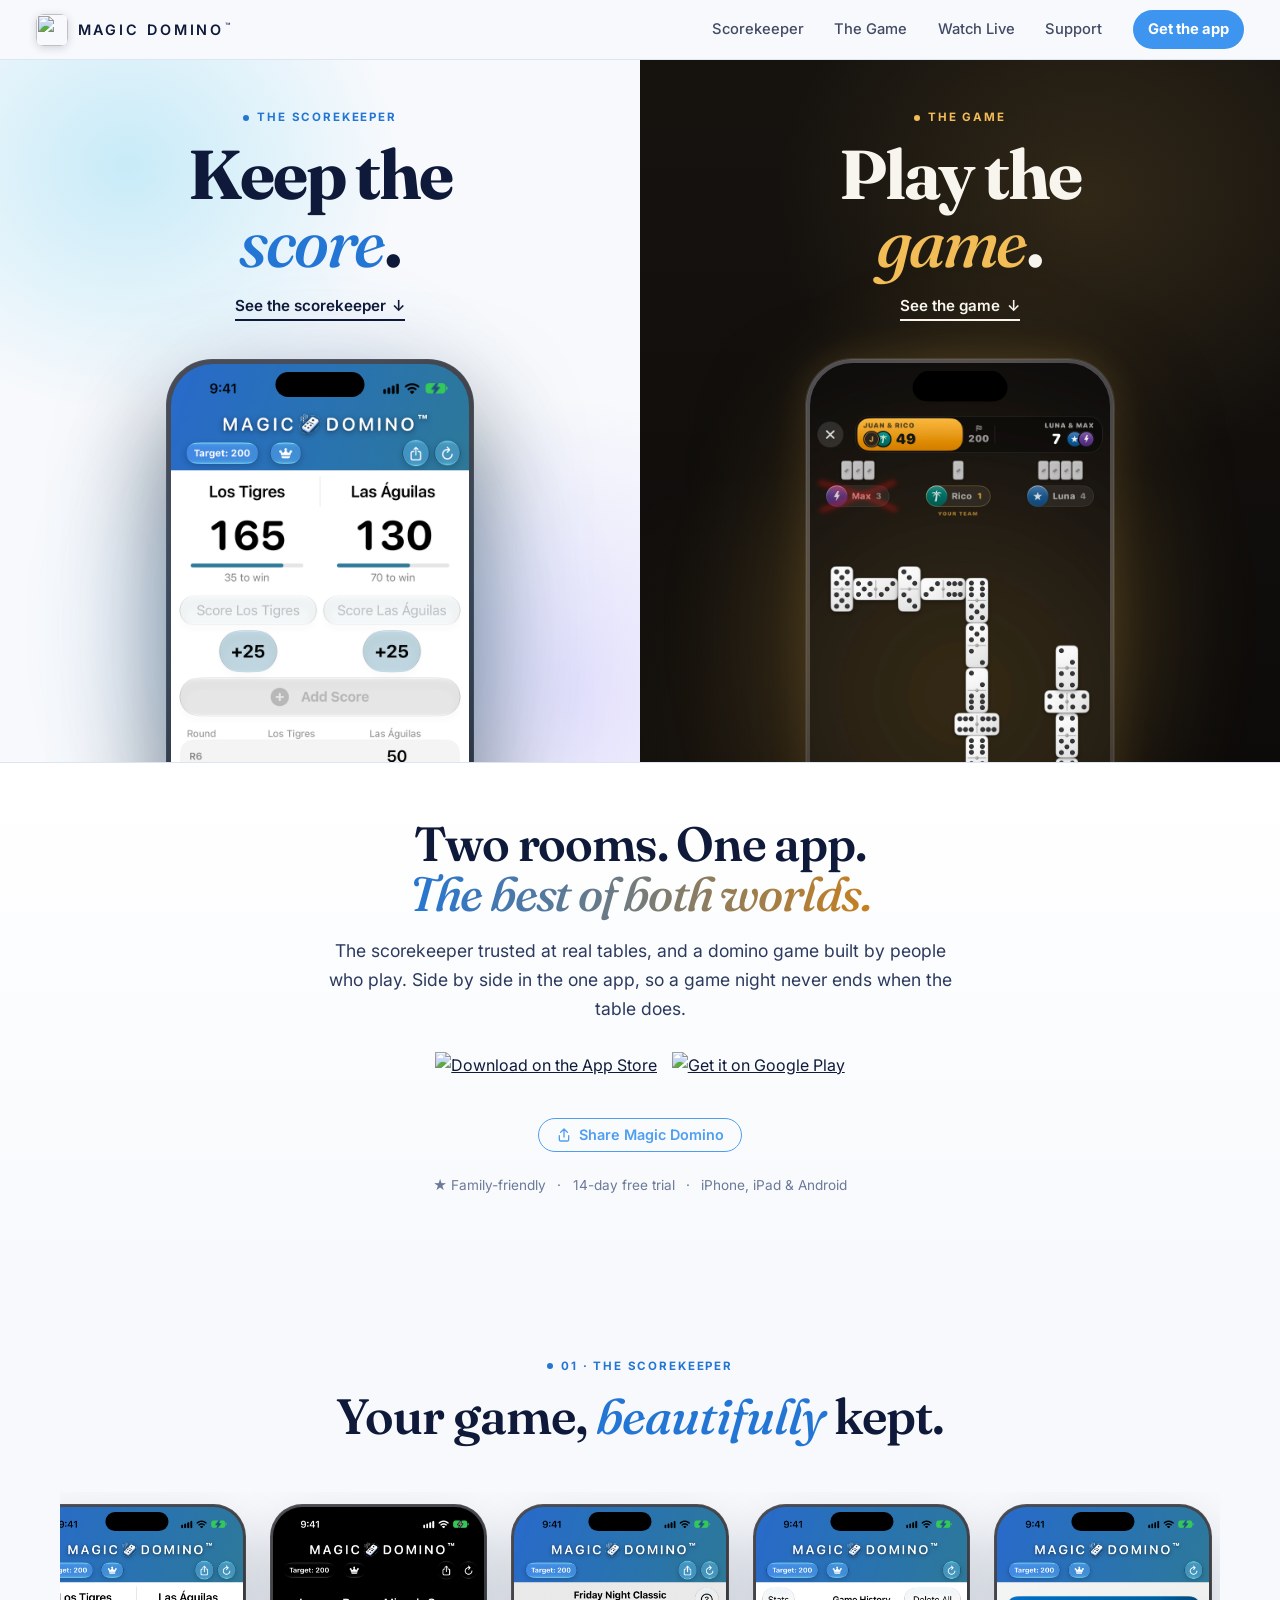
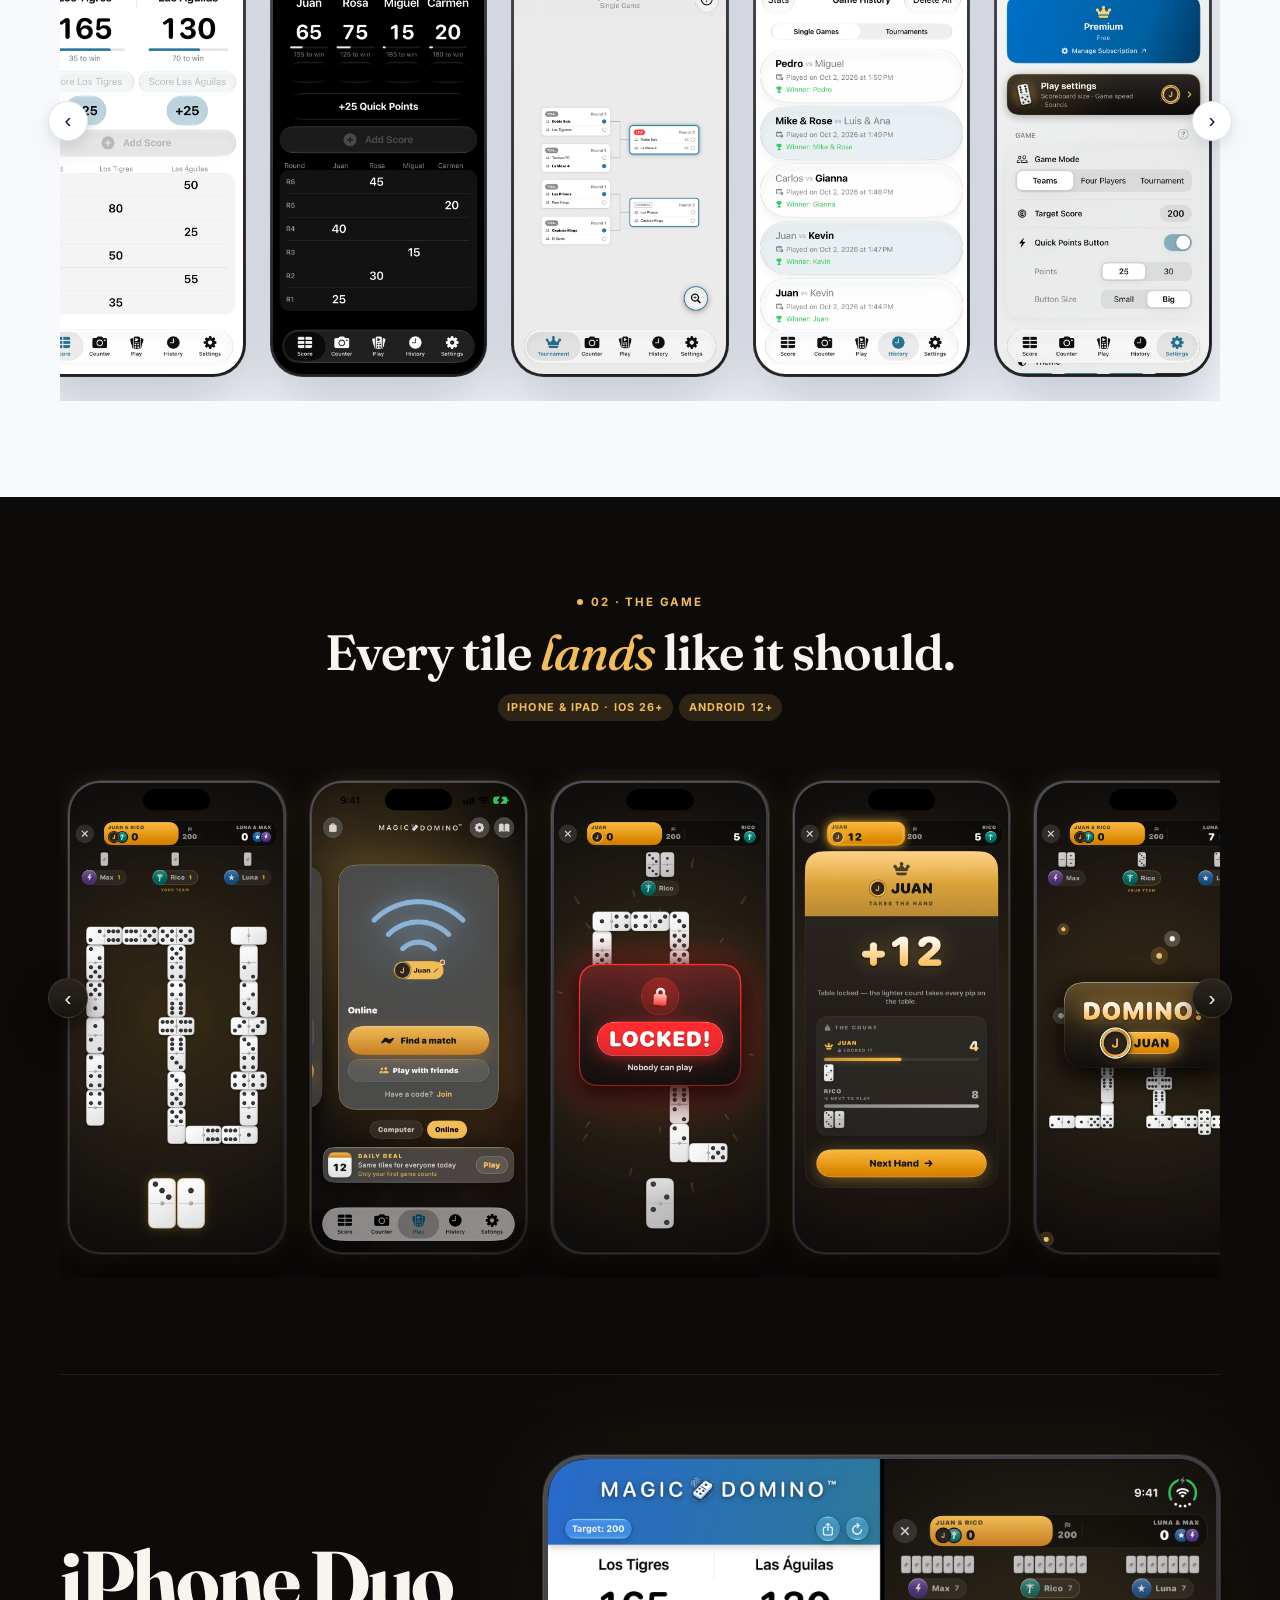
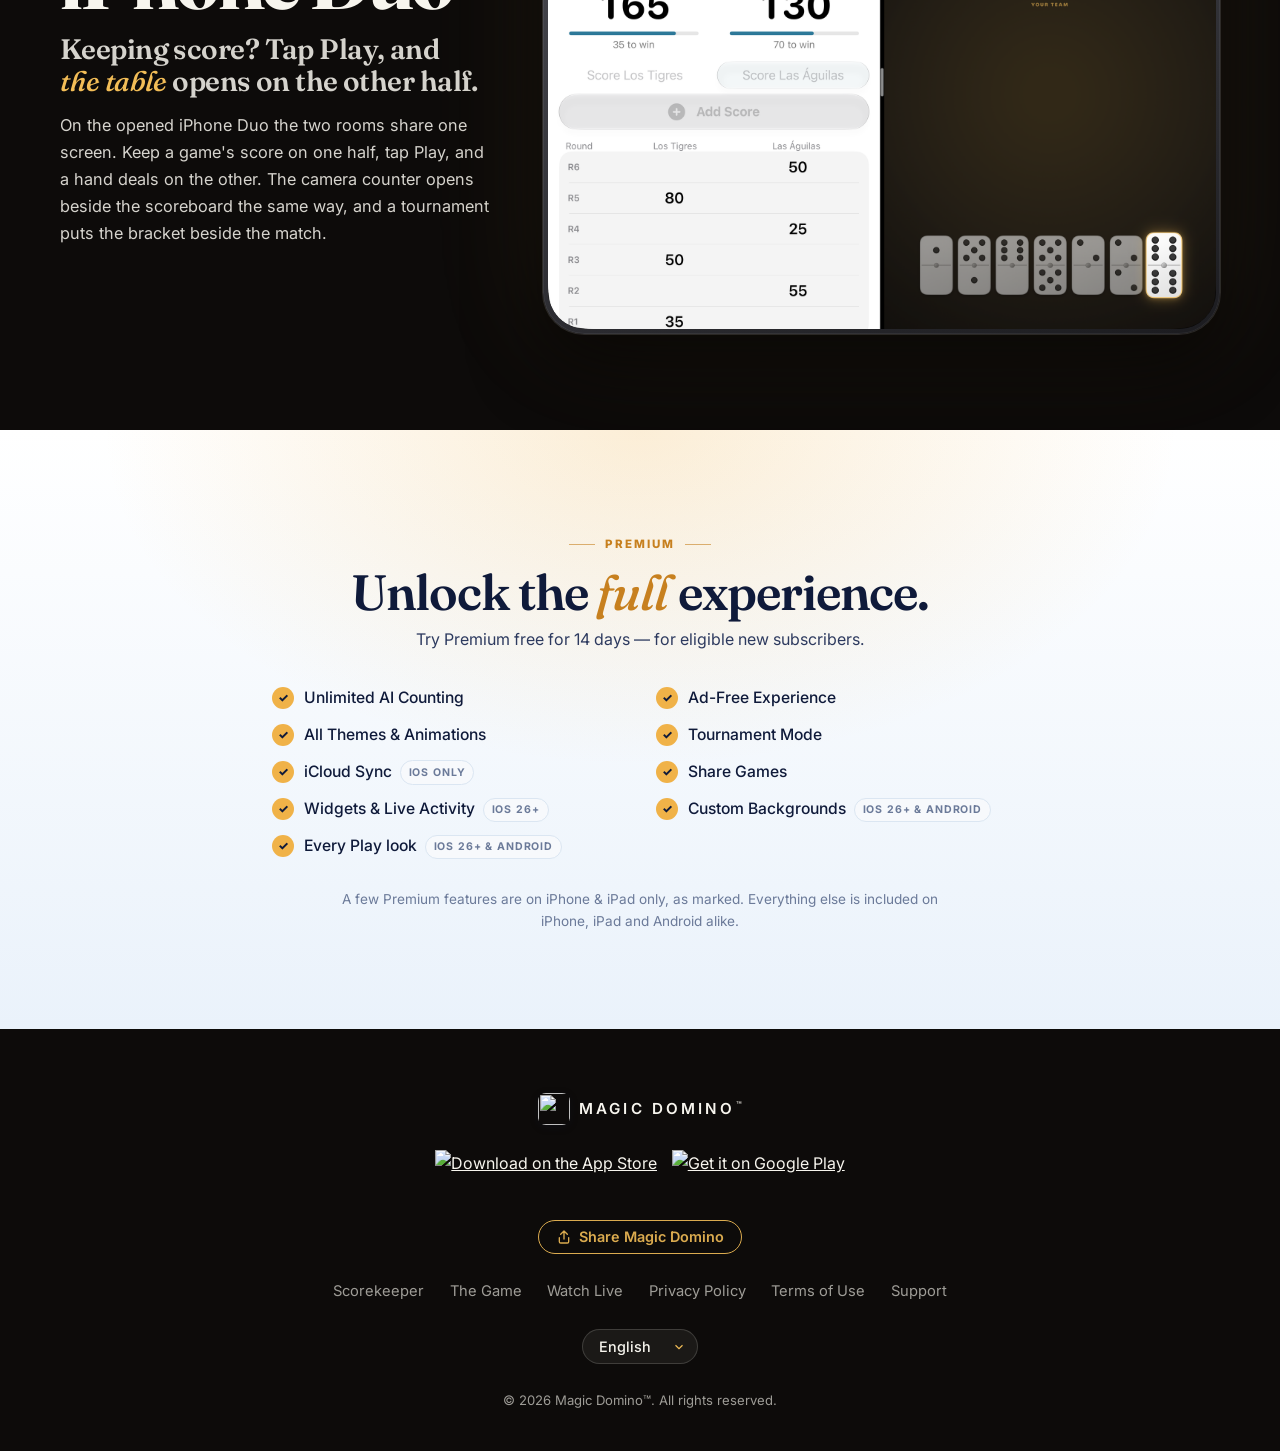
==== commit 2ca8e0c6: "Home strips: up to speed in under a second (short ease-in, long ease kept only into an end; starts 0" ====
--- a/index.html
+++ b/index.html
@@ -26,8 +26,8 @@
     <link rel="preconnect" href="https://fonts.googleapis.com">
     <link rel="preconnect" href="https://fonts.gstatic.com" crossorigin>
     <link href="https://fonts.googleapis.com/css2?family=Fraunces:ital,opsz,wght@0,9..144,400;0,9..144,500;0,9..144,600;0,9..144,700;0,9..144,800;1,9..144,500&family=Inter:wght@400;500;600;700&display=swap" rel="stylesheet">
-    <link rel="stylesheet" href="site.css?v=20261023s">
-    <script src="/i18n.js?v=20261026d"></script>
+    <link rel="stylesheet" href="site.css?v=20261122a">
+    <script src="/i18n.js?v=20261105"></script>
     <script src="/site-stats.js?v=20261028" defer></script>
 </head>
 <body>
@@ -316,8 +316,172 @@
 
         function scrollStrip(id, dir) {
             var row = document.getElementById(id);
-            if (row) row.scrollBy({ left: dir * 500, behavior: 'smooth' });
+            if (!row) return;
+            if (row._pan) row._pan.hold();
+            row.scrollBy({ left: dir * 500, behavior: 'smooth' });
         }
+
+        // ── The strips glide on their own (Juan, 2026-11-22: "auto scroll to the right
+        // at a nice speed … when it reaches the end it scrolls opposite direction", then
+        // "how can it be even more smoother?") ──
+        // End to end and back: each leg eases in, glides at a steady speed, eases out into
+        // the end, rests, turns. Starts once the strip is on screen, pauses off screen,
+        // steps aside the moment a person touches, drags, wheels or taps an arrow and picks
+        // up from where they left it after a few quiet seconds. Never with Reduce Motion,
+        // never on a strip that fits.
+        // ⛔️ THE GLIDE IS A COMPOSITOR ANIMATION OF THE PHONES' TRANSFORM, NOT A SCROLL.
+        // The first version wrote scrollLeft every frame: browsers round it, so at ~0.5px
+        // a frame the strip moved in 1px steps every other frame, and any busy moment on
+        // the main thread was a hitch. Now each leg is ONE Web Animation (translateX with
+        // eased keyframes) that the GPU runs at sub-pixel precision on its own clock. While
+        // it runs the strip's scrollLeft is held at 0 and the offset lives in the transform;
+        // `settle()` folds it back into a real scroll position (same picture) whenever a
+        // person touches it or between legs. The velocity is continuous: t² in, linear,
+        // 1−(1−t)² out, the ramps sized so their end speed IS the glide speed.
+        // ⚠️ Scroll-snap is OFF once it pans (.auto-pan) — snap would yank the settled
+        // position to the nearest phone. The strip's images load eagerly once it pans
+        // (lazy-loading does not count a transform as "near the screen" everywhere).
+        (function () {
+            if (window.matchMedia && matchMedia('(prefers-reduced-motion: reduce)').matches) return;
+            if (!('IntersectionObserver' in window) || !Element.prototype.animate) return;
+            var SPEED = 34;         // px per second at full glide
+            // Juan, 2026-11-22: "starts too slow … should be noticeable off the bat" — so it
+            // is up to speed in under a second, and keeps the long gentle ease only INTO an end.
+            var RAMP_IN = 14;       // px spent easing in (≈0.8 s at SPEED)
+            var RAMP_OUT = 60;      // px spent easing out into an end
+            var REST = 1600;        // ms resting at each end
+            var IDLE_RESUME = 5000; // ms after a swipe ENDS (finger up, strip still) before it picks up again
+            var START_DELAY = 300;  // ms after the strip comes on screen
+            var EASE_IN = 'cubic-bezier(0.333, 0, 0.667, 0.333)';  // exactly t²
+            var EASE_OUT = 'cubic-bezier(0.333, 0.667, 0.667, 1)'; // exactly 1−(1−t)²
+
+            function pan(row) {
+                var shots = Array.prototype.slice.call(row.children).filter(function (c) { return c.classList.contains('shot'); });
+                var sign = 1, dir = 1, anims = [], timer = 0, visible = false, heldUntil = 0, loaded = false, touching = false;
+
+                function rtl() { return getComputedStyle(row).direction === 'rtl'; }
+                function shots_() { // figures can be removed (a missing shot leaves the strip)
+                    shots = shots.filter(function (s) { return s.isConnected; });
+                    return shots;
+                }
+                // Current offset from the strip's start, whichever form it is held in.
+                function offsetNow() {
+                    var o = Math.abs(row.scrollLeft);
+                    var s = shots_()[0];
+                    if (anims.length && s) {
+                        var m = new DOMMatrixReadOnly(getComputedStyle(s).transform);
+                        o += -sign * m.m41;
+                    }
+                    return o;
+                }
+                // Back to a plain scroll at the same picture.
+                function settle() {
+                    var o = offsetNow();
+                    anims.forEach(function (a) { a.cancel(); });
+                    anims = [];
+                    shots_().forEach(function (s) { s.style.transform = ''; s.style.willChange = ''; });
+                    row.scrollLeft = sign * o;
+                }
+                function maxOffset() { return Math.max(0, row.scrollWidth - row.clientWidth); }
+
+                function leg() {
+                    timer = 0;
+                    if (!visible || document.hidden) return;
+                    if (touching) return;   // the finger's lift reschedules it
+                    var wait = heldUntil - performance.now();
+                    if (wait > 0) { timer = setTimeout(leg, wait + 30); return; }
+                    settle();
+                    sign = rtl() ? -1 : 1;
+                    var m = maxOffset();
+                    if (m < 2) { timer = setTimeout(leg, 2000); return; } // fits (or not laid out yet)
+                    var o = Math.min(m, Math.abs(row.scrollLeft));
+                    if (dir > 0 && o >= m - 1) dir = -1;
+                    else if (dir < 0 && o <= 1) dir = 1;
+                    var to = dir > 0 ? m : 0;
+                    var d = Math.abs(to - o);
+                    if (d < 1) { dir = -dir; timer = setTimeout(leg, REST); return; }
+                    if (!loaded) {
+                        loaded = true;
+                        row.querySelectorAll('img[loading="lazy"]').forEach(function (i) { i.loading = 'eager'; });
+                    }
+                    row.classList.add('auto-pan');
+                    // Hold the offset in the transform from here on (same picture).
+                    row.scrollLeft = 0;
+                    var rIn = Math.min(RAMP_IN, d / 4), rOut = Math.min(RAMP_OUT, d / 3);
+                    var tIn = 2 * rIn / SPEED, tOut = 2 * rOut / SPEED, tMid = (d - rIn - rOut) / SPEED;
+                    var total = tIn + tMid + tOut;
+                    var x = function (off) { return 'translate3d(' + (-sign * off) + 'px,0,0)'; };
+                    var frames = [
+                        { transform: x(o), offset: 0, easing: EASE_IN },
+                        { transform: x(o + dir * rIn), offset: tIn / total, easing: 'linear' },
+                        { transform: x(to - dir * rOut), offset: (tIn + tMid) / total, easing: EASE_OUT },
+                        { transform: x(to), offset: 1 }
+                    ];
+                    anims = shots_().map(function (s) {
+                        s.style.willChange = 'transform';
+                        s.style.transform = x(o);
+                        return s.animate(frames, { duration: total * 1000, fill: 'forwards' });
+                    });
+                    var first = anims[0];
+                    if (first) first.onfinish = function () {
+                        if (anims[0] !== first) return;
+                        dir = -dir;
+                        timer = setTimeout(leg, REST);
+                    };
+                }
+                function stop() { clearTimeout(timer); timer = 0; }
+                function hold() {
+                    heldUntil = performance.now() + IDLE_RESUME;
+                    if (anims.length) settle();
+                    stop();
+                    if (visible) timer = setTimeout(leg, IDLE_RESUME + 30);
+                }
+
+                // A finger (or mouse button) down holds it for as long as it stays down; the
+                // 5 s count starts when it lifts, and every scroll of the fling after that
+                // restarts it — so it resumes 5 s after the strip has come to rest.
+                function down() { touching = true; hold(); }
+                function up() { if (!touching) return; touching = false; hold(); }
+                row.addEventListener('pointerdown', down, { passive: true });
+                row.addEventListener('touchstart', down, { passive: true });
+                ['pointerup', 'pointercancel', 'touchend', 'touchcancel'].forEach(function (ev) {
+                    window.addEventListener(ev, up, { passive: true });
+                });
+                ['wheel', 'keydown'].forEach(function (ev) {
+                    row.addEventListener(ev, hold, { passive: true });
+                });
+                row.addEventListener('scroll', function () {
+                    if (!anims.length && performance.now() < heldUntil) heldUntil = performance.now() + IDLE_RESUME;
+                }, { passive: true });
+                // A turned phone or resized window: start the leg over from where it is.
+                window.addEventListener('resize', function () {
+                    if (!anims.length) return;
+                    settle(); stop();
+                    if (visible) timer = setTimeout(leg, 300);
+                });
+
+                new IntersectionObserver(function (entries) {
+                    var was = visible;
+                    visible = entries[0].isIntersecting;
+                    if (visible && !was) {
+                        if (anims.length) anims.forEach(function (a) { a.play(); });
+                        else if (!timer) timer = setTimeout(leg, START_DELAY);
+                    } else if (!visible && was) {
+                        anims.forEach(function (a) { a.pause(); });
+                    }
+                }, { threshold: 0.35 }).observe(row);
+                document.addEventListener('visibilitychange', function () {
+                    if (!document.hidden && visible && !anims.length && !timer) timer = setTimeout(leg, START_DELAY);
+                });
+
+                row._pan = { hold: hold, offset: offsetNow };
+            }
+
+            ['scoreStrip', 'playStrip'].forEach(function (id) {
+                var row = document.getElementById(id);
+                if (row) pan(row);
+            });
+        })();
 
         // The bar turns dark while the felt section is under it.
         (function () {
--- a/site.css
+++ b/site.css
@@ -392,6 +392,9 @@
     justify-content: safe center;
     padding: 0.75rem 0.5rem 1.5rem; scrollbar-width: thin; scrollbar-color: var(--card-border) transparent;
 }
+/* The home page pans the strips slowly (index.html, "The strips glide"); mandatory snap
+   would pull every frame back to the nearest phone, so it is off while that runs. */
+.strip.auto-pan { scroll-snap-type: none; }
 .strip::-webkit-scrollbar { height: 6px; }
 .strip::-webkit-scrollbar-thumb { background: var(--card-border); border-radius: 3px; }
 .shot { flex: 0 0 auto; scroll-snap-align: center; display: grid; gap: 0.6rem; justify-items: center; }
